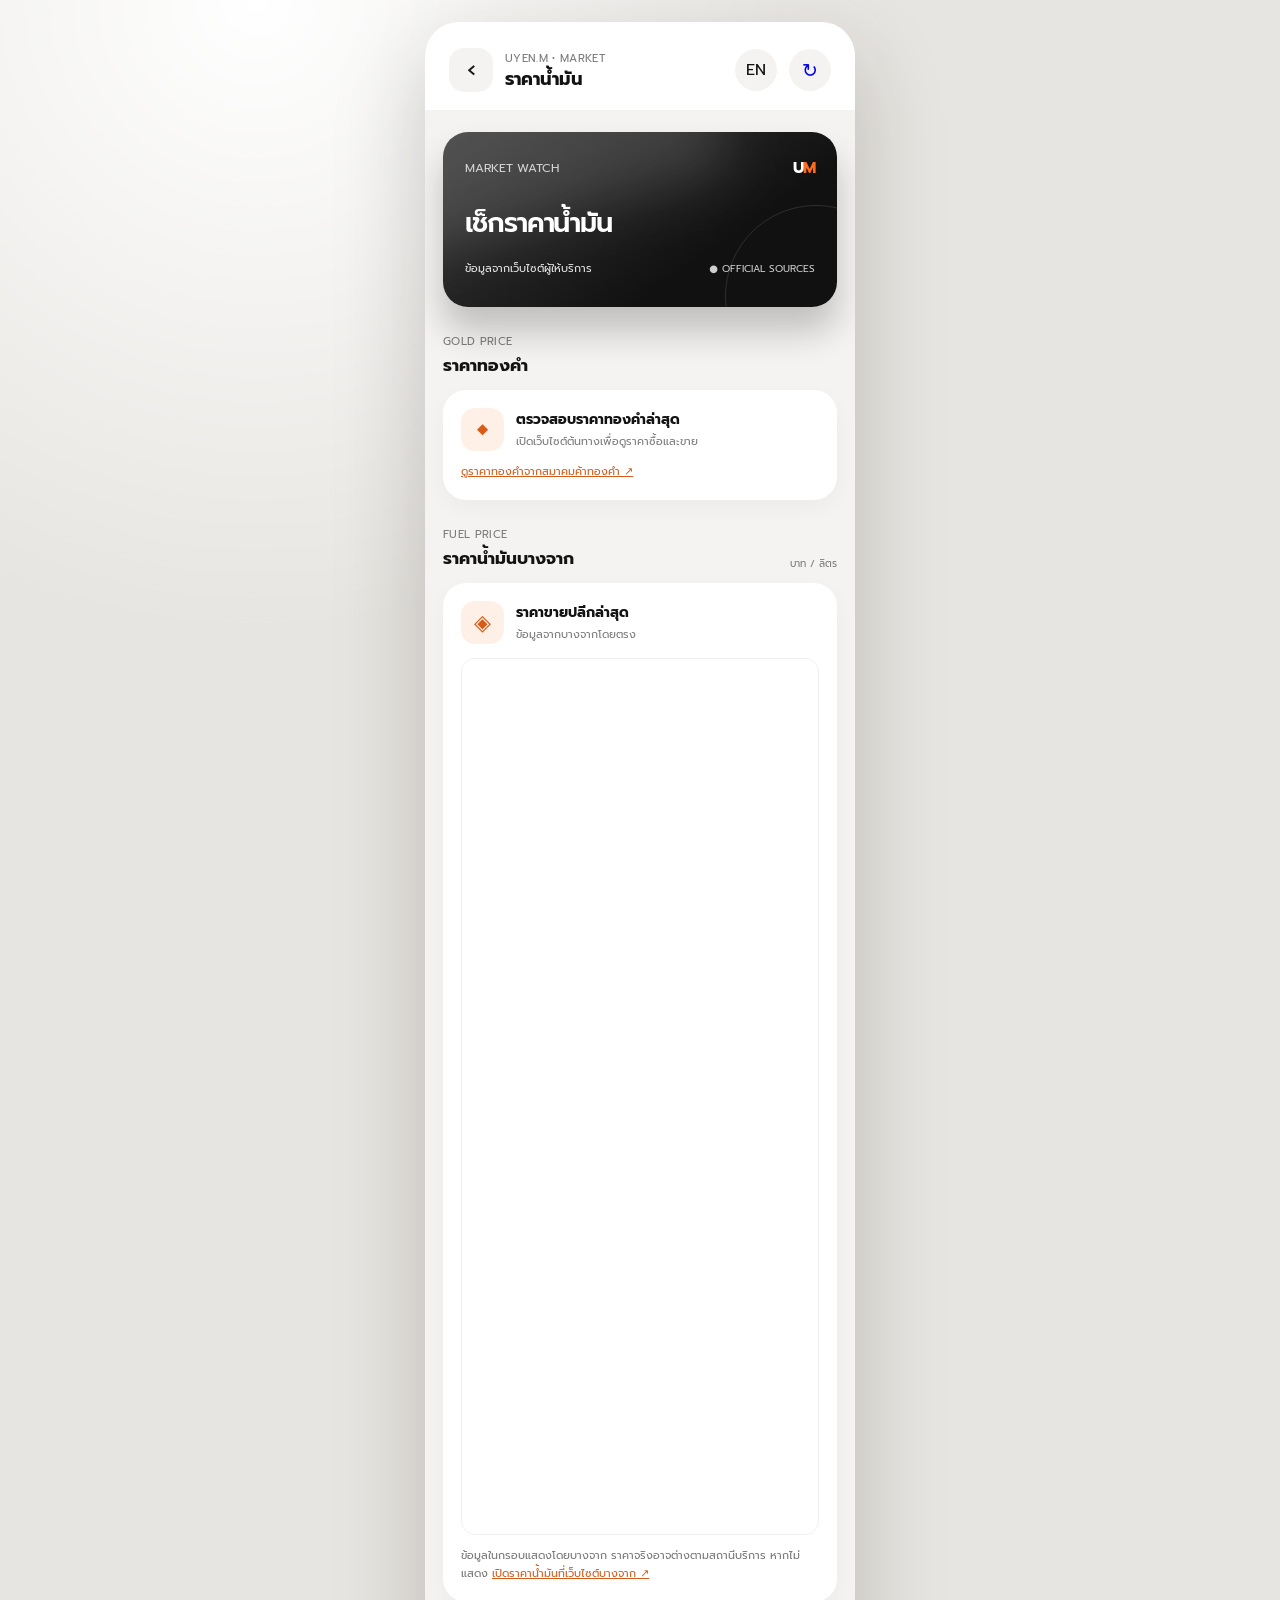
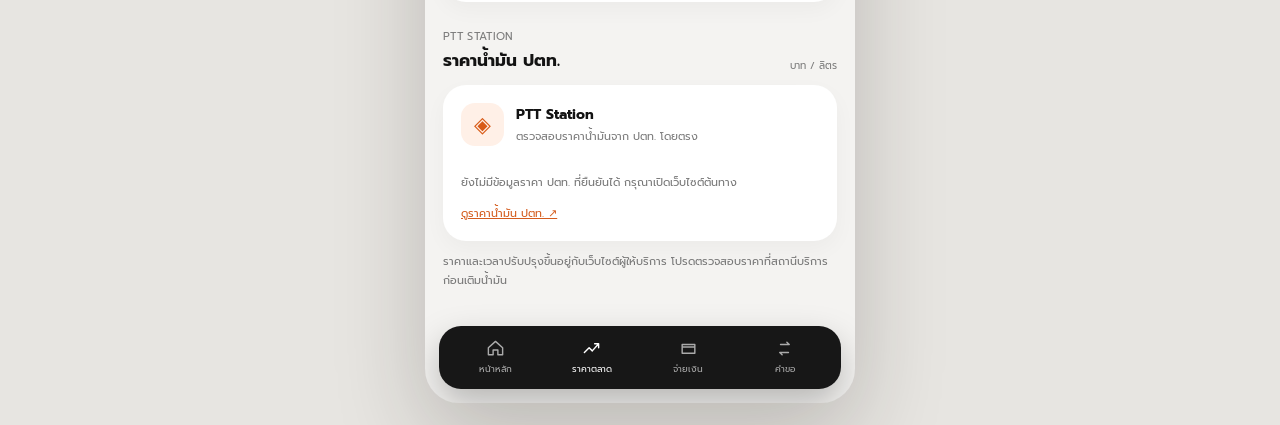
==== market.html @ e110bd07 "Add bilingual market page and verified PTT static price rendering" ====
<!doctype html>
<html lang="th">
<head>
<meta charset="utf-8"><meta name="viewport" content="width=device-width,initial-scale=1,viewport-fit=cover">
<meta name="theme-color" content="#111111"><title>ราคาน้ำมัน | Uyen.M</title>
<link rel="preconnect" href="https://fonts.googleapis.com"><link rel="preconnect" href="https://fonts.gstatic.com" crossorigin>
<link href="https://fonts.googleapis.com/css2?family=Prompt:wght@400;500;600;700&display=swap" rel="stylesheet">
<link rel="stylesheet" href="assets/styles.css?v=11">
<style>
.market-top{display:flex;align-items:center;gap:12px}.market-top .back-link{width:44px;height:44px;display:grid;place-items:center;border-radius:15px;background:#f4f3f1;text-decoration:none;color:#171717;font-size:24px}.market-top .heading{flex:1}
.market-hero{min-height:175px}.market-hero .balance{margin:23px 0 17px;font-size:27px}.market-hero .card-foot{align-items:center}
.market-section{margin-top:26px}.market-section .section-heading{margin-bottom:12px}.market-section .section-heading h2{font-size:17px}
.market-card{background:#fff;border-radius:23px;padding:18px;margin-bottom:12px;box-shadow:0 8px 22px rgba(30,27,24,.035)}
.market-card-head{display:flex;gap:12px;align-items:center}.market-icon{display:grid;place-items:center;width:43px;height:43px;border-radius:14px;background:#fff0e7;color:#d85b18;font-size:22px}.market-card h3{font-size:14px;margin:0 0 3px}.market-muted{font-size:11px;color:#7b7b7b;margin:0}
.market-values{display:grid;grid-template-columns:repeat(2,minmax(0,1fr));gap:10px;margin-top:16px}.market-value{background:#f4f3f1;border-radius:14px;padding:12px}.market-value span{display:block;color:#777;font-size:11px}.market-value strong{display:block;font-size:clamp(17px,5vw,23px);margin-top:5px;white-space:nowrap}
.market-note{font-size:11px;line-height:1.7;color:#777;margin:12px 0 0}.market-note a{color:#d45c1d}.market-alert{border-radius:12px;background:#fff2d6;color:#7a4a00;padding:10px 12px;font-size:11px;margin-top:12px}.market-status{color:#e6e6e6;font-size:11px}
.oil-frame{display:block;width:100%;height:875px;border:0;background:#fff}.oil-embed{overflow:hidden;border:1px solid #eee;border-radius:14px;margin-top:14px}.market-refresh{font-size:19px}
.market-app .bottom-nav{grid-template-columns:repeat(4,minmax(0,1fr))}.market-app .nav-item{text-decoration:none}.market-app .nav-item.active{color:#fff}
@media(max-width:370px){.market-app .nav-item{font-size:8px}.market-card{padding:14px}.market-value{padding:9px}}
</style>
</head>
<body><main class="app-shell"><section class="wallet-app market-app" aria-label="Uyen.M Market">
<header class="topbar market-top">
<a class="back-link" href="./" aria-label="กลับหน้าหลัก">‹</a>
<div class="heading"><p class="eyebrow">UYEN.M • MARKET</p><h1 data-t="title">ราคาน้ำมัน</h1></div><button class="icon-button" type="button" id="langToggle" aria-label="Switch language">EN</button>
<a class="icon-button market-refresh" href="market.html" aria-label="โหลดหน้าใหม่" style="text-decoration:none">↻</a>
</header>
<div class="content">
<article class="balance-card market-hero"><div class="card-glow" aria-hidden="true"></div>
<div class="card-head"><span class="card-label">MARKET WATCH</span><span class="brand-mark">U<span>M</span></span></div>
<p class="balance" data-t="hero">เช็กราคาน้ำมัน</p><div class="card-foot"><span class="market-status" id="marketStatus" role="status">ข้อมูลจากเว็บไซต์ผู้ให้บริการ</span><span class="secure-badge">● OFFICIAL SOURCES</span></div></article>
<section class="market-section"><div class="section-heading"><div><p class="eyebrow">GOLD PRICE</p><h2 data-t="gold">ราคาทองคำ</h2></div></div><article class="market-card"><div class="market-card-head"><span class="market-icon">◆</span><div><h3 data-t="goldTitle">ตรวจสอบราคาทองคำล่าสุด</h3><p class="market-muted">เปิดเว็บไซต์ต้นทางเพื่อดูราคาซื้อและขาย</p></div></div><p class="market-note"><a href="https://www.goldtraders.or.th/" target="_blank" rel="noopener noreferrer" data-t="goldLink">ดูราคาทองคำจากสมาคมค้าทองคำ ↗</a></p></article></section>
<section class="market-section"><div class="section-heading"><div><p class="eyebrow">FUEL PRICE</p><h2 data-t="bangchak">ราคาน้ำมันบางจาก</h2></div><span class="last-sync">บาท / ลิตร</span></div>
<article class="market-card"><div class="market-card-head"><span class="market-icon">◈</span><div><h3>ราคาขายปลีกล่าสุด</h3><p class="market-muted">ข้อมูลจากบางจากโดยตรง</p></div></div>
<div class="oil-embed"><iframe class="oil-frame" title="ราคาน้ำมันล่าสุดจากบางจาก" src="https://oil-price.bangchak.co.th/BcpOilPrice1/th" loading="eager" referrerpolicy="strict-origin-when-cross-origin"></iframe></div>
<p class="market-note">ข้อมูลในกรอบแสดงโดยบางจาก ราคาจริงอาจต่างตามสถานีบริการ หากไม่แสดง <a href="https://www.bangchak.co.th/th/OilPrice/" target="_blank" rel="noopener">เปิดราคาน้ำมันที่เว็บไซต์บางจาก ↗</a></p></article></section><section class="market-section"><div class="section-heading"><div><p class="eyebrow">PTT STATION</p><h2 data-t="ptt">ราคาน้ำมัน ปตท.</h2></div><span class="last-sync">บาท / ลิตร</span></div><article class="market-card"><div class="market-card-head"><span class="market-icon">◈</span><div><h3>PTT Station</h3><p class="market-muted">ตรวจสอบราคาน้ำมันจาก ปตท. โดยตรง</p></div></div><div id="pttPrices" class="market-values" aria-live="polite"></div><p class="market-note" id="pttStatus" data-t="pttWaiting">กำลังตรวจสอบข้อมูลจาก ปตท. (อัปเดตโดยระบบทุกชั่วโมง)</p><p class="market-note"><a href="https://www.pttstation.com/" target="_blank" rel="noopener noreferrer">ดูราคาน้ำมัน ปตท. ↗</a></p></article></section>
<p class="market-note">ราคาและเวลาปรับปรุงขึ้นอยู่กับเว็บไซต์ผู้ให้บริการ โปรดตรวจสอบราคาที่สถานีบริการก่อนเติมน้ำมัน</p>
</div>
<nav class="bottom-nav" aria-label="เมนูหลัก">
  <a class="nav-item " href="./"><svg viewBox="0 0 24 24" aria-hidden="true"><path d="m3 11 9-8 9 8v9h-6v-6H9v6H3z"/></svg><span data-t="home">หน้าหลัก</span></a>
  <a class="nav-item active" href="market.html"><svg viewBox="0 0 24 24" aria-hidden="true"><path d="M3 17l6-6 4 4 8-9M16 6h5v5"/></svg><span data-t="market">ราคาตลาด</span></a>
  <a class="nav-item" href="./?action=pay" data-action="pay"><svg viewBox="0 0 24 24" aria-hidden="true"><path d="M4 7h16v11H4zM4 10h16"/></svg><span data-t="pay">จ่ายเงิน</span></a>
  <a class="nav-item" href="./?action=request" data-action="request"><svg viewBox="0 0 24 24" aria-hidden="true"><path d="M7 7h11l-3-3m2 13H6l3 3"/></svg><span data-t="requests">คำขอ</span></a>
</nav></section></main>
<script>
(function(){
const dict={
th:{title:"ราคาน้ำมัน",hero:"เช็กราคาน้ำมัน",gold:"ราคาทองคำ",goldTitle:"ตรวจสอบราคาทองคำล่าสุด",goldLink:"ดูราคาทองคำจากสมาคมค้าทองคำ ↗",bangchak:"ราคาน้ำมันบางจาก",ptt:"ราคาน้ำมัน ปตท.",home:"หน้าหลัก",market:"ราคาตลาด",pay:"จ่ายเงิน",requests:"คำขอ",pttWaiting:"กำลังตรวจสอบข้อมูลจาก ปตท. (อัปเดตโดยระบบทุกชั่วโมง)",unavailable:"ยังไม่มีข้อมูลราคา ปตท. ที่ยืนยันได้ กรุณาเปิดเว็บไซต์ต้นทาง",updated:"ข้อมูลอัปเดต: "},
en:{title:"Fuel Prices",hero:"Check fuel prices",gold:"Gold Prices",goldTitle:"Latest Thai gold prices",goldLink:"View Gold Traders Association prices ↗",bangchak:"Bangchak Fuel Prices",ptt:"PTT Fuel Prices",home:"Home",market:"Market",pay:"Pay for food",requests:"Requests",pttWaiting:"Checking PTT data (updated hourly)",unavailable:"Verified PTT prices are not available yet. Please use the official website.",updated:"Data updated: "}
};
let lang=localStorage.getItem("uyen-language")==="en"?"en":"th";
function translate(){document.documentElement.lang=lang;document.querySelectorAll("[data-t]").forEach(el=>{el.textContent=dict[lang][el.dataset.t]||el.textContent});document.getElementById("langToggle").textContent=lang==="th"?"EN":"TH";if(window.pttLast)render(window.pttLast);else document.getElementById("pttStatus").textContent=dict[lang].pttWaiting}
function render(d){const wrap=document.getElementById("pttPrices");wrap.replaceChildren();for(const p of d.prices){if(!p||typeof p.name!=="string"||!Number.isFinite(Number(p.price)))continue;const box=document.createElement("div");box.className="market-value";const name=document.createElement("span");name.textContent=p.name;const price=document.createElement("strong");price.textContent=Number(p.price).toLocaleString(lang==="th"?"th-TH":"en-US",{minimumFractionDigits:2,maximumFractionDigits:2});box.append(name,price);wrap.append(box)}const t=new Date(d.updatedAt);document.getElementById("pttStatus").textContent=wrap.children.length?dict[lang].updated+(isNaN(t.getTime())?"—":t.toLocaleString(lang==="th"?"th-TH":"en-US",{timeZone:"Asia/Bangkok",dateStyle:"medium",timeStyle:"short"})):dict[lang].unavailable}
document.getElementById("langToggle").addEventListener("click",()=>{lang=lang==="th"?"en":"th";localStorage.setItem("uyen-language",lang);translate()});translate();
fetch("./data/ptt-prices.json",{cache:"no-store"}).then(r=>{if(!r.ok)throw Error("not published");return r.json()}).then(d=>{if(!Array.isArray(d.prices)||!d.prices.length)throw Error("empty");window.pttLast=d;render(d)}).catch(()=>{document.getElementById("pttStatus").textContent=dict[lang].unavailable});
})();
</script></body></html>
---- assets/styles.css ----
:root { --ink:#131313; --paper:#f4f3f1; --card:#fff; --muted:#7b7b7b; --line:#e9e7e3; --accent:#ff6b1a; --success:#1f9d68; --danger:#d54848; font-family:"Prompt",system-ui,sans-serif; color:var(--ink); background:#e7e5e1; font-synthesis:none; }
* { box-sizing:border-box; }
body { margin:0; min-width:320px; min-height:100vh; background:radial-gradient(circle at 20% 0%,#fff 0,transparent 28%),#e7e5e1; }
button,input,textarea { font:inherit; } button { color:inherit; }
.app-shell { min-height:100vh; display:grid; place-items:center; padding:22px; }
.wallet-app { position:relative; width:min(100%,430px); min-height:min(860px,calc(100vh - 44px)); overflow:hidden; border-radius:34px; background:var(--paper); box-shadow:0 32px 90px rgba(31,27,23,.22); }
.topbar { display:flex; align-items:center; justify-content:space-between; padding:26px 24px 18px; background:var(--card); }
.profile { display:flex; gap:12px; align-items:center; }
.avatar { position:relative; display:grid; place-items:center; width:44px; height:44px; overflow:hidden; border-radius:15px; color:#fff; font-weight:700; background:linear-gradient(145deg,#f8a970,#bb5c28); box-shadow:inset 0 0 0 1px rgba(255,255,255,.45); }
.avatar img { position:absolute; inset:0; width:100%; height:100%; object-fit:cover; }
.topbar-actions { display:flex; gap:8px; }
.eyebrow { margin:0 0 2px; color:var(--muted); font-size:11px; letter-spacing:.03em; }
h1,h2,p { margin-top:0; } h1 { margin-bottom:0; font-size:18px; line-height:1.2; } h2 { margin-bottom:0; font-size:18px; }
.icon-button,.dialog-close { width:42px; height:42px; display:grid; place-items:center; border:0; border-radius:50%; background:#f4f3f1; cursor:pointer; }
.icon-button svg { width:21px; fill:none; stroke:currentColor; stroke-width:1.8; stroke-linecap:round; stroke-linejoin:round; }
.content { padding:22px 18px 112px; }
.status-chip { margin:0 0 12px; padding:9px 12px; border-radius:12px; color:#7a4a00; background:#fff2d6; font-size:12px; }
.install-button { width:100%; margin:0 0 12px; padding:11px 14px; border:0; border-radius:12px; color:#fff; background:var(--ink); cursor:pointer; font-size:12px; font-weight:600; }
.hero-grid { display:block; }
.activity-grid { display:grid; grid-template-columns:72px 1fr; gap:16px; align-items:start; }
.hero-grid .balance-card { width:100%; }
.activity-grid { margin-top:30px; }
.quick-actions { display:flex; flex-direction:column; justify-content:flex-start; gap:12px; }
.quick-action { border:0; background:transparent; padding:0; cursor:pointer; font-size:10px; font-weight:500; }
.quick-icon { width:48px; height:48px; display:grid; place-items:center; margin:0 auto 6px; border-radius:50%; background:var(--card); box-shadow:0 8px 18px rgba(30,27,24,.08); transition:transform .2s,background .2s; }
.quick-action:hover .quick-icon { transform:translateY(-2px); background:#fff7f1; }
.quick-icon svg { width:21px; fill:none; stroke:currentColor; stroke-width:1.7; stroke-linecap:round; stroke-linejoin:round; }
.balance-card { position:relative; isolation:isolate; overflow:hidden; min-height:230px; padding:24px 22px; color:#fff; border-radius:25px; background:linear-gradient(145deg,#3a3a3a,#111 68%); box-shadow:0 24px 34px rgba(20,20,20,.23); }
.balance-card::after { content:""; position:absolute; z-index:-1; width:180px; height:180px; right:-70px; bottom:-80px; border:1px solid rgba(255,255,255,.12); border-radius:50%; }
.card-glow { position:absolute; z-index:-1; inset:-40% 30% 50% -25%; filter:blur(26px); background:rgba(255,255,255,.12); transform:rotate(-15deg); }
.card-head,.card-foot { display:flex; align-items:center; justify-content:space-between; gap:12px; }
.card-label { color:#d4d4d4; font-size:12px; } .brand-mark { font-weight:700; letter-spacing:-.05em; } .brand-mark span { color:var(--accent); }
.balance { margin:34px 0 42px; font-size:clamp(31px,9vw,40px); font-weight:600; letter-spacing:-.04em; }
.card-foot { align-items:flex-end; font-size:10px; } .card-foot strong,.card-foot .muted { display:block; } .card-foot strong { margin-top:3px; font-size:12px; } .muted { color:#9b9b9b; }
.secure-badge { display:flex; gap:5px; align-items:center; color:#cfcfcf; } .secure-badge svg { width:15px; fill:none; stroke:var(--accent); stroke-width:1.8; }
.activity { margin-top:0; padding:22px 18px; border-radius:25px; background:var(--card); }
.section-heading { display:flex; align-items:end; justify-content:space-between; margin-bottom:18px; } .last-sync { color:var(--muted); font-size:10px; }
.transaction-list { display:grid; gap:4px; }
.transaction { display:grid; grid-template-columns:42px 1fr auto; gap:11px; align-items:center; padding:12px 0; border-bottom:1px solid var(--line); } .transaction:last-child { border-bottom:0; }
.transaction-icon { width:39px; height:39px; display:grid; place-items:center; border-radius:13px; background:#f1f0ee; font-size:17px; }
.transaction-title { margin:0 0 2px; font-size:13px; font-weight:600; } .transaction-meta { margin:0; color:var(--muted); font-size:10px; }
.transaction-amount { text-align:right; font-size:13px; font-weight:600; } .transaction-amount.credit { color:var(--success); } .transaction-amount.debit { color:var(--ink); }
.transaction-date { display:block; margin-top:2px; color:var(--muted); font-size:9px; font-weight:400; }
.empty-state { padding:30px 10px 22px; text-align:center; color:var(--muted); } .empty-icon { width:48px; height:48px; display:grid; place-items:center; margin:0 auto 10px; border-radius:16px; color:var(--accent); background:#fff2e9; font-size:22px; }
.empty-state p { margin-bottom:4px; color:var(--ink); font-size:13px; font-weight:600; } .empty-state span { font-size:10px; }
.bottom-nav { position:absolute; left:14px; right:14px; bottom:14px; display:grid; grid-template-columns:repeat(4,minmax(0,1fr)); padding:13px 8px max(13px,env(safe-area-inset-bottom)); border-radius:22px; color:#aaa; background:#171717; box-shadow:0 15px 35px rgba(0,0,0,.25); }
.nav-item { display:flex; flex-direction:column; align-items:center; gap:4px; border:0; color:inherit; background:transparent; cursor:pointer; font-size:9px; } .nav-item svg { width:19px; fill:none; stroke:currentColor; stroke-width:1.8; stroke-linecap:round; stroke-linejoin:round; } .nav-item.active { color:#fff; }
dialog { width:min(calc(100% - 34px),396px); padding:24px; border:0; border-radius:24px; box-shadow:0 30px 80px rgba(0,0,0,.3); } dialog::backdrop { background:rgba(12,12,12,.55); backdrop-filter:blur(4px); }
.dialog-header { display:flex; align-items:start; justify-content:space-between; gap:18px; margin-bottom:22px; } .dialog-close { width:34px; height:34px; font-size:22px; }
label { display:grid; gap:7px; margin:14px 0; font-size:12px; font-weight:600; } input,textarea,select { width:100%; border:1px solid #dedbd7; border-radius:13px; padding:12px 14px; outline:0; resize:vertical; background:#faf9f7; }
input:focus,textarea:focus { border-color:var(--accent); box-shadow:0 0 0 3px rgba(255,107,26,.12); }
.form-note { color:var(--muted); font-size:10px; line-height:1.6; } .primary-button { width:100%; padding:13px 16px; border:0; border-radius:13px; color:#fff; background:var(--ink); cursor:pointer; font-weight:600; } .primary-button:disabled { opacity:.55; cursor:wait; }
.form-message { min-height:18px; margin:10px 0 0; text-align:center; font-size:11px; } .form-message.success { color:var(--success); } .form-message.error { color:var(--danger); }
.secondary-button { width:100%; padding:11px 14px; border:1px solid var(--line); border-radius:13px; background:#fff; cursor:pointer; font-size:12px; font-weight:600; }
.settings-name { margin-bottom:16px; padding:14px; border-radius:18px; background:#f7f5f2; }
.settings-name label { margin:0 0 10px; }
.settings-name input { background:#fff; }
.settings-name .secondary-button { border-color:var(--ink); color:#fff; background:var(--ink); }
.settings-profile { display:flex; gap:14px; align-items:center; padding:14px; border-radius:18px; background:#f7f5f2; }
.settings-profile strong { font-size:13px; } .settings-profile p { margin:3px 0 0; color:var(--muted); font-size:10px; }
.avatar-preview { width:58px; height:58px; border-radius:18px; flex:0 0 auto; }
.history-dialog { max-height:min(720px,calc(100vh - 34px)); }
.history-list { max-height:58vh; overflow-y:auto; overscroll-behavior:contain; padding-right:3px; }
.info-steps { display:grid; gap:16px; padding:0; margin:0; list-style:none; } .info-steps li { display:grid; grid-template-columns:32px 1fr; gap:11px; align-items:center; color:#4c4c4c; font-size:12px; line-height:1.5; } .info-steps span { width:32px; height:32px; display:grid; place-items:center; border-radius:10px; color:#fff; background:var(--ink); }
@media (max-width:520px) { body { background:var(--paper); } .app-shell { display:block; padding:0; } .wallet-app { width:100%; min-height:100vh; border-radius:0; box-shadow:none; } .bottom-nav { position:fixed; max-width:402px; margin-inline:auto; } }
@media (prefers-reduced-motion:reduce) { * { scroll-behavior:auto!important; transition:none!important; } }
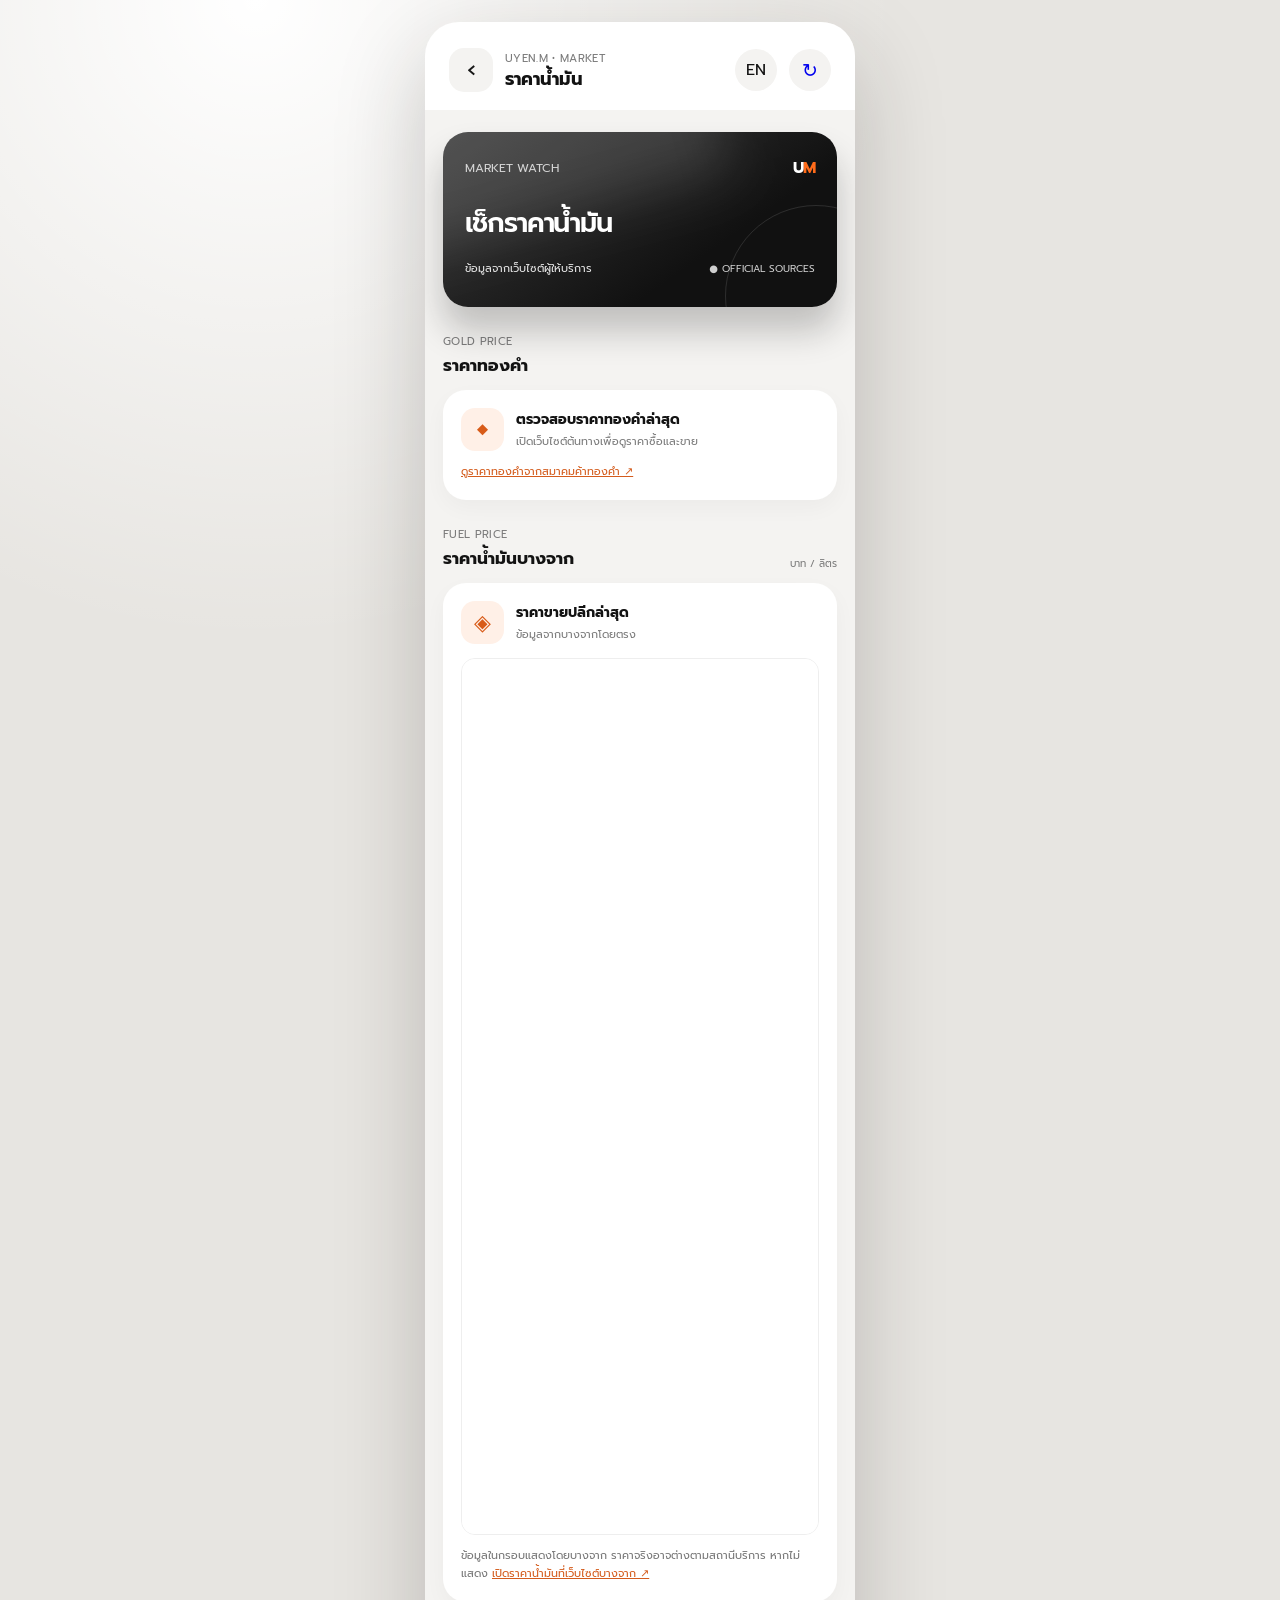
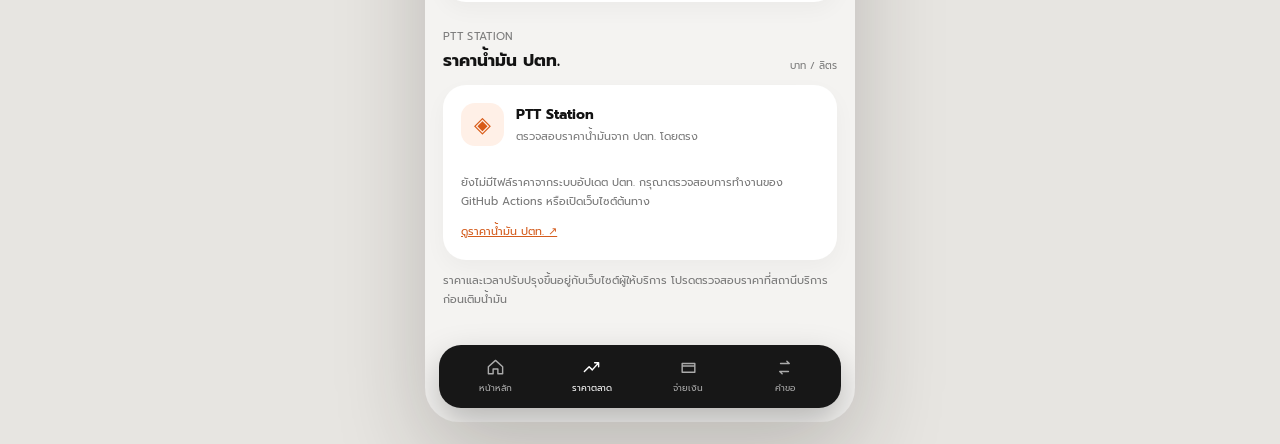
==== commit 6af7644a: "Remove footer link underlines and clarify missing PTT data status" ====
--- a/market.html
+++ b/market.html
@@ -5,7 +5,7 @@
 <meta name="theme-color" content="#111111"><title>ราคาน้ำมัน | Uyen.M</title>
 <link rel="preconnect" href="https://fonts.googleapis.com"><link rel="preconnect" href="https://fonts.gstatic.com" crossorigin>
 <link href="https://fonts.googleapis.com/css2?family=Prompt:wght@400;500;600;700&display=swap" rel="stylesheet">
-<link rel="stylesheet" href="assets/styles.css?v=11">
+<link rel="stylesheet" href="assets/styles.css?v=12">
 <style>
 .market-top{display:flex;align-items:center;gap:12px}.market-top .back-link{width:44px;height:44px;display:grid;place-items:center;border-radius:15px;background:#f4f3f1;text-decoration:none;color:#171717;font-size:24px}.market-top .heading{flex:1}
 .market-hero{min-height:175px}.market-hero .balance{margin:23px 0 17px;font-size:27px}.market-hero .card-foot{align-items:center}
@@ -15,7 +15,7 @@
 .market-values{display:grid;grid-template-columns:repeat(2,minmax(0,1fr));gap:10px;margin-top:16px}.market-value{background:#f4f3f1;border-radius:14px;padding:12px}.market-value span{display:block;color:#777;font-size:11px}.market-value strong{display:block;font-size:clamp(17px,5vw,23px);margin-top:5px;white-space:nowrap}
 .market-note{font-size:11px;line-height:1.7;color:#777;margin:12px 0 0}.market-note a{color:#d45c1d}.market-alert{border-radius:12px;background:#fff2d6;color:#7a4a00;padding:10px 12px;font-size:11px;margin-top:12px}.market-status{color:#e6e6e6;font-size:11px}
 .oil-frame{display:block;width:100%;height:875px;border:0;background:#fff}.oil-embed{overflow:hidden;border:1px solid #eee;border-radius:14px;margin-top:14px}.market-refresh{font-size:19px}
-.market-app .bottom-nav{grid-template-columns:repeat(4,minmax(0,1fr))}.market-app .nav-item{text-decoration:none}.market-app .nav-item.active{color:#fff}
+.market-app .bottom-nav{grid-template-columns:repeat(4,minmax(0,1fr))}.market-app .nav-item,.market-app .nav-item span{text-decoration:none!important}.market-app .nav-item.active{color:#fff}
 @media(max-width:370px){.market-app .nav-item{font-size:8px}.market-card{padding:14px}.market-value{padding:9px}}
 </style>
 </head>
@@ -33,7 +33,7 @@
 <section class="market-section"><div class="section-heading"><div><p class="eyebrow">FUEL PRICE</p><h2 data-t="bangchak">ราคาน้ำมันบางจาก</h2></div><span class="last-sync">บาท / ลิตร</span></div>
 <article class="market-card"><div class="market-card-head"><span class="market-icon">◈</span><div><h3>ราคาขายปลีกล่าสุด</h3><p class="market-muted">ข้อมูลจากบางจากโดยตรง</p></div></div>
 <div class="oil-embed"><iframe class="oil-frame" title="ราคาน้ำมันล่าสุดจากบางจาก" src="https://oil-price.bangchak.co.th/BcpOilPrice1/th" loading="eager" referrerpolicy="strict-origin-when-cross-origin"></iframe></div>
-<p class="market-note">ข้อมูลในกรอบแสดงโดยบางจาก ราคาจริงอาจต่างตามสถานีบริการ หากไม่แสดง <a href="https://www.bangchak.co.th/th/OilPrice/" target="_blank" rel="noopener">เปิดราคาน้ำมันที่เว็บไซต์บางจาก ↗</a></p></article></section><section class="market-section"><div class="section-heading"><div><p class="eyebrow">PTT STATION</p><h2 data-t="ptt">ราคาน้ำมัน ปตท.</h2></div><span class="last-sync">บาท / ลิตร</span></div><article class="market-card"><div class="market-card-head"><span class="market-icon">◈</span><div><h3>PTT Station</h3><p class="market-muted">ตรวจสอบราคาน้ำมันจาก ปตท. โดยตรง</p></div></div><div id="pttPrices" class="market-values" aria-live="polite"></div><p class="market-note" id="pttStatus" data-t="pttWaiting">กำลังตรวจสอบข้อมูลจาก ปตท. (อัปเดตโดยระบบทุกชั่วโมง)</p><p class="market-note"><a href="https://www.pttstation.com/" target="_blank" rel="noopener noreferrer">ดูราคาน้ำมัน ปตท. ↗</a></p></article></section>
+<p class="market-note">ข้อมูลในกรอบแสดงโดยบางจาก ราคาจริงอาจต่างตามสถานีบริการ หากไม่แสดง <a href="https://www.bangchak.co.th/th/OilPrice/" target="_blank" rel="noopener">เปิดราคาน้ำมันที่เว็บไซต์บางจาก ↗</a></p></article></section><section class="market-section"><div class="section-heading"><div><p class="eyebrow">PTT STATION</p><h2 data-t="ptt">ราคาน้ำมัน ปตท.</h2></div><span class="last-sync">บาท / ลิตร</span></div><article class="market-card"><div class="market-card-head"><span class="market-icon">◈</span><div><h3>PTT Station</h3><p class="market-muted">ตรวจสอบราคาน้ำมันจาก ปตท. โดยตรง</p></div></div><div id="pttPrices" class="market-values" aria-live="polite"></div><p class="market-note" id="pttStatus" data-t="pttWaiting">กำลังตรวจสอบข้อมูลราคาน้ำมัน ปตท.</p><p class="market-note"><a href="https://www.pttstation.com/" target="_blank" rel="noopener noreferrer">ดูราคาน้ำมัน ปตท. ↗</a></p></article></section>
 <p class="market-note">ราคาและเวลาปรับปรุงขึ้นอยู่กับเว็บไซต์ผู้ให้บริการ โปรดตรวจสอบราคาที่สถานีบริการก่อนเติมน้ำมัน</p>
 </div>
 <nav class="bottom-nav" aria-label="เมนูหลัก">
@@ -45,8 +45,8 @@
 <script>
 (function(){
 const dict={
-th:{title:"ราคาน้ำมัน",hero:"เช็กราคาน้ำมัน",gold:"ราคาทองคำ",goldTitle:"ตรวจสอบราคาทองคำล่าสุด",goldLink:"ดูราคาทองคำจากสมาคมค้าทองคำ ↗",bangchak:"ราคาน้ำมันบางจาก",ptt:"ราคาน้ำมัน ปตท.",home:"หน้าหลัก",market:"ราคาตลาด",pay:"จ่ายเงิน",requests:"คำขอ",pttWaiting:"กำลังตรวจสอบข้อมูลจาก ปตท. (อัปเดตโดยระบบทุกชั่วโมง)",unavailable:"ยังไม่มีข้อมูลราคา ปตท. ที่ยืนยันได้ กรุณาเปิดเว็บไซต์ต้นทาง",updated:"ข้อมูลอัปเดต: "},
-en:{title:"Fuel Prices",hero:"Check fuel prices",gold:"Gold Prices",goldTitle:"Latest Thai gold prices",goldLink:"View Gold Traders Association prices ↗",bangchak:"Bangchak Fuel Prices",ptt:"PTT Fuel Prices",home:"Home",market:"Market",pay:"Pay for food",requests:"Requests",pttWaiting:"Checking PTT data (updated hourly)",unavailable:"Verified PTT prices are not available yet. Please use the official website.",updated:"Data updated: "}
+th:{title:"ราคาน้ำมัน",hero:"เช็กราคาน้ำมัน",gold:"ราคาทองคำ",goldTitle:"ตรวจสอบราคาทองคำล่าสุด",goldLink:"ดูราคาทองคำจากสมาคมค้าทองคำ ↗",bangchak:"ราคาน้ำมันบางจาก",ptt:"ราคาน้ำมัน ปตท.",home:"หน้าหลัก",market:"ราคาตลาด",pay:"จ่ายเงิน",requests:"คำขอ",pttWaiting:"กำลังตรวจสอบข้อมูลจาก ปตท. (อัปเดตโดยระบบทุกชั่วโมง)",unavailable:"ยังไม่มีไฟล์ราคาจากระบบอัปเดต ปตท. กรุณาตรวจสอบการทำงานของ GitHub Actions หรือเปิดเว็บไซต์ต้นทาง",updated:"ข้อมูลอัปเดต: "},
+en:{title:"Fuel Prices",hero:"Check fuel prices",gold:"Gold Prices",goldTitle:"Latest Thai gold prices",goldLink:"View Gold Traders Association prices ↗",bangchak:"Bangchak Fuel Prices",ptt:"PTT Fuel Prices",home:"Home",market:"Market",pay:"Pay for food",requests:"Requests",pttWaiting:"Checking available PTT price data",unavailable:"The PTT data update has not published prices yet. Check GitHub Actions or visit the official website.",updated:"Data updated: "}
 };
 let lang=localStorage.getItem("uyen-language")==="en"?"en":"th";
 function translate(){document.documentElement.lang=lang;document.querySelectorAll("[data-t]").forEach(el=>{el.textContent=dict[lang][el.dataset.t]||el.textContent});document.getElementById("langToggle").textContent=lang==="th"?"EN":"TH";if(window.pttLast)render(window.pttLast);else document.getElementById("pttStatus").textContent=dict[lang].pttWaiting}
--- a/assets/styles.css
+++ b/assets/styles.css
@@ -66,3 +66,6 @@
 @media (prefers-reduced-motion:reduce) { * { scroll-behavior:auto!important; transition:none!important; } }
 
 
+
+/* Shared footer: navigation links must never have browser-default underlines. */
+.bottom-nav .nav-item,.bottom-nav .nav-item:link,.bottom-nav .nav-item:visited,.bottom-nav .nav-item:hover,.bottom-nav .nav-item:active,.bottom-nav .nav-item span{ text-decoration:none !important; }
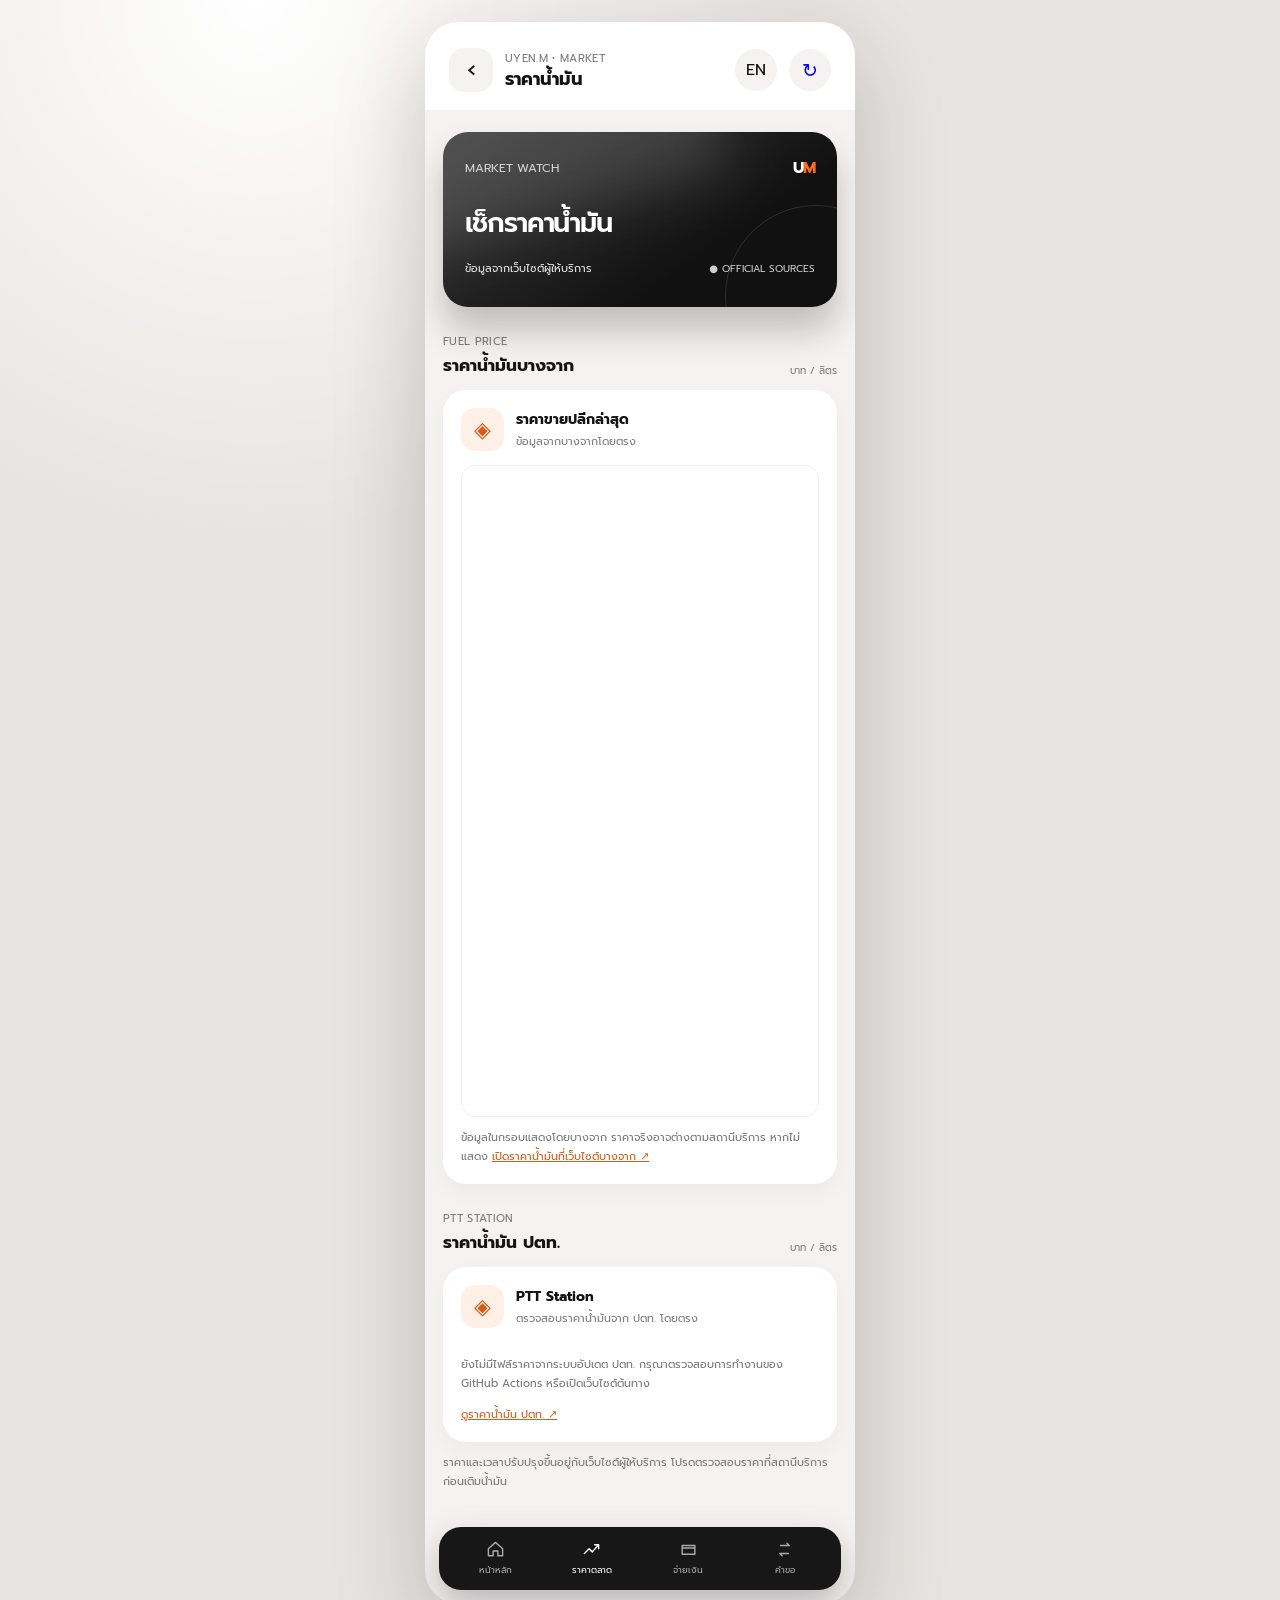
==== commit 288f5313: "Move gold prices link to home quick actions and reduce excess Bangchak iframe height" ====
--- a/market.html
+++ b/market.html
@@ -5,7 +5,7 @@
 <meta name="theme-color" content="#111111"><title>ราคาน้ำมัน | Uyen.M</title>
 <link rel="preconnect" href="https://fonts.googleapis.com"><link rel="preconnect" href="https://fonts.gstatic.com" crossorigin>
 <link href="https://fonts.googleapis.com/css2?family=Prompt:wght@400;500;600;700&display=swap" rel="stylesheet">
-<link rel="stylesheet" href="assets/styles.css?v=12">
+<link rel="stylesheet" href="assets/styles.css?v=16">
 <style>
 .market-top{display:flex;align-items:center;gap:12px}.market-top .back-link{width:44px;height:44px;display:grid;place-items:center;border-radius:15px;background:#f4f3f1;text-decoration:none;color:#171717;font-size:24px}.market-top .heading{flex:1}
 .market-hero{min-height:175px}.market-hero .balance{margin:23px 0 17px;font-size:27px}.market-hero .card-foot{align-items:center}
@@ -14,11 +14,11 @@
 .market-card-head{display:flex;gap:12px;align-items:center}.market-icon{display:grid;place-items:center;width:43px;height:43px;border-radius:14px;background:#fff0e7;color:#d85b18;font-size:22px}.market-card h3{font-size:14px;margin:0 0 3px}.market-muted{font-size:11px;color:#7b7b7b;margin:0}
 .market-values{display:grid;grid-template-columns:repeat(2,minmax(0,1fr));gap:10px;margin-top:16px}.market-value{background:#f4f3f1;border-radius:14px;padding:12px}.market-value span{display:block;color:#777;font-size:11px}.market-value strong{display:block;font-size:clamp(17px,5vw,23px);margin-top:5px;white-space:nowrap}
 .market-note{font-size:11px;line-height:1.7;color:#777;margin:12px 0 0}.market-note a{color:#d45c1d}.market-alert{border-radius:12px;background:#fff2d6;color:#7a4a00;padding:10px 12px;font-size:11px;margin-top:12px}.market-status{color:#e6e6e6;font-size:11px}
-.oil-frame{display:block;width:100%;height:875px;border:0;background:#fff}.oil-embed{overflow:hidden;border:1px solid #eee;border-radius:14px;margin-top:14px}.market-refresh{font-size:19px}
+.oil-frame{display:block;width:100%;height:650px;border:0;background:#fff}.oil-embed{overflow:hidden;border:1px solid #eee;border-radius:14px;margin-top:14px}.market-refresh{font-size:19px}
 .market-app .bottom-nav{grid-template-columns:repeat(4,minmax(0,1fr))}.market-app .nav-item,.market-app .nav-item span{text-decoration:none!important}.market-app .nav-item.active{color:#fff}
 @media(max-width:370px){.market-app .nav-item{font-size:8px}.market-card{padding:14px}.market-value{padding:9px}}
 </style>
-</head>
+<style>.bottom-nav a.nav-item,.bottom-nav a.nav-item:link,.bottom-nav a.nav-item:visited,.bottom-nav a.nav-item:hover,.bottom-nav a.nav-item:active,.bottom-nav a.nav-item span{text-decoration:none!important;text-decoration-line:none!important}</style></head>
 <body><main class="app-shell"><section class="wallet-app market-app" aria-label="Uyen.M Market">
 <header class="topbar market-top">
 <a class="back-link" href="./" aria-label="กลับหน้าหลัก">‹</a>
@@ -29,7 +29,6 @@
 <article class="balance-card market-hero"><div class="card-glow" aria-hidden="true"></div>
 <div class="card-head"><span class="card-label">MARKET WATCH</span><span class="brand-mark">U<span>M</span></span></div>
 <p class="balance" data-t="hero">เช็กราคาน้ำมัน</p><div class="card-foot"><span class="market-status" id="marketStatus" role="status">ข้อมูลจากเว็บไซต์ผู้ให้บริการ</span><span class="secure-badge">● OFFICIAL SOURCES</span></div></article>
-<section class="market-section"><div class="section-heading"><div><p class="eyebrow">GOLD PRICE</p><h2 data-t="gold">ราคาทองคำ</h2></div></div><article class="market-card"><div class="market-card-head"><span class="market-icon">◆</span><div><h3 data-t="goldTitle">ตรวจสอบราคาทองคำล่าสุด</h3><p class="market-muted">เปิดเว็บไซต์ต้นทางเพื่อดูราคาซื้อและขาย</p></div></div><p class="market-note"><a href="https://www.goldtraders.or.th/" target="_blank" rel="noopener noreferrer" data-t="goldLink">ดูราคาทองคำจากสมาคมค้าทองคำ ↗</a></p></article></section>
 <section class="market-section"><div class="section-heading"><div><p class="eyebrow">FUEL PRICE</p><h2 data-t="bangchak">ราคาน้ำมันบางจาก</h2></div><span class="last-sync">บาท / ลิตร</span></div>
 <article class="market-card"><div class="market-card-head"><span class="market-icon">◈</span><div><h3>ราคาขายปลีกล่าสุด</h3><p class="market-muted">ข้อมูลจากบางจากโดยตรง</p></div></div>
 <div class="oil-embed"><iframe class="oil-frame" title="ราคาน้ำมันล่าสุดจากบางจาก" src="https://oil-price.bangchak.co.th/BcpOilPrice1/th" loading="eager" referrerpolicy="strict-origin-when-cross-origin"></iframe></div>
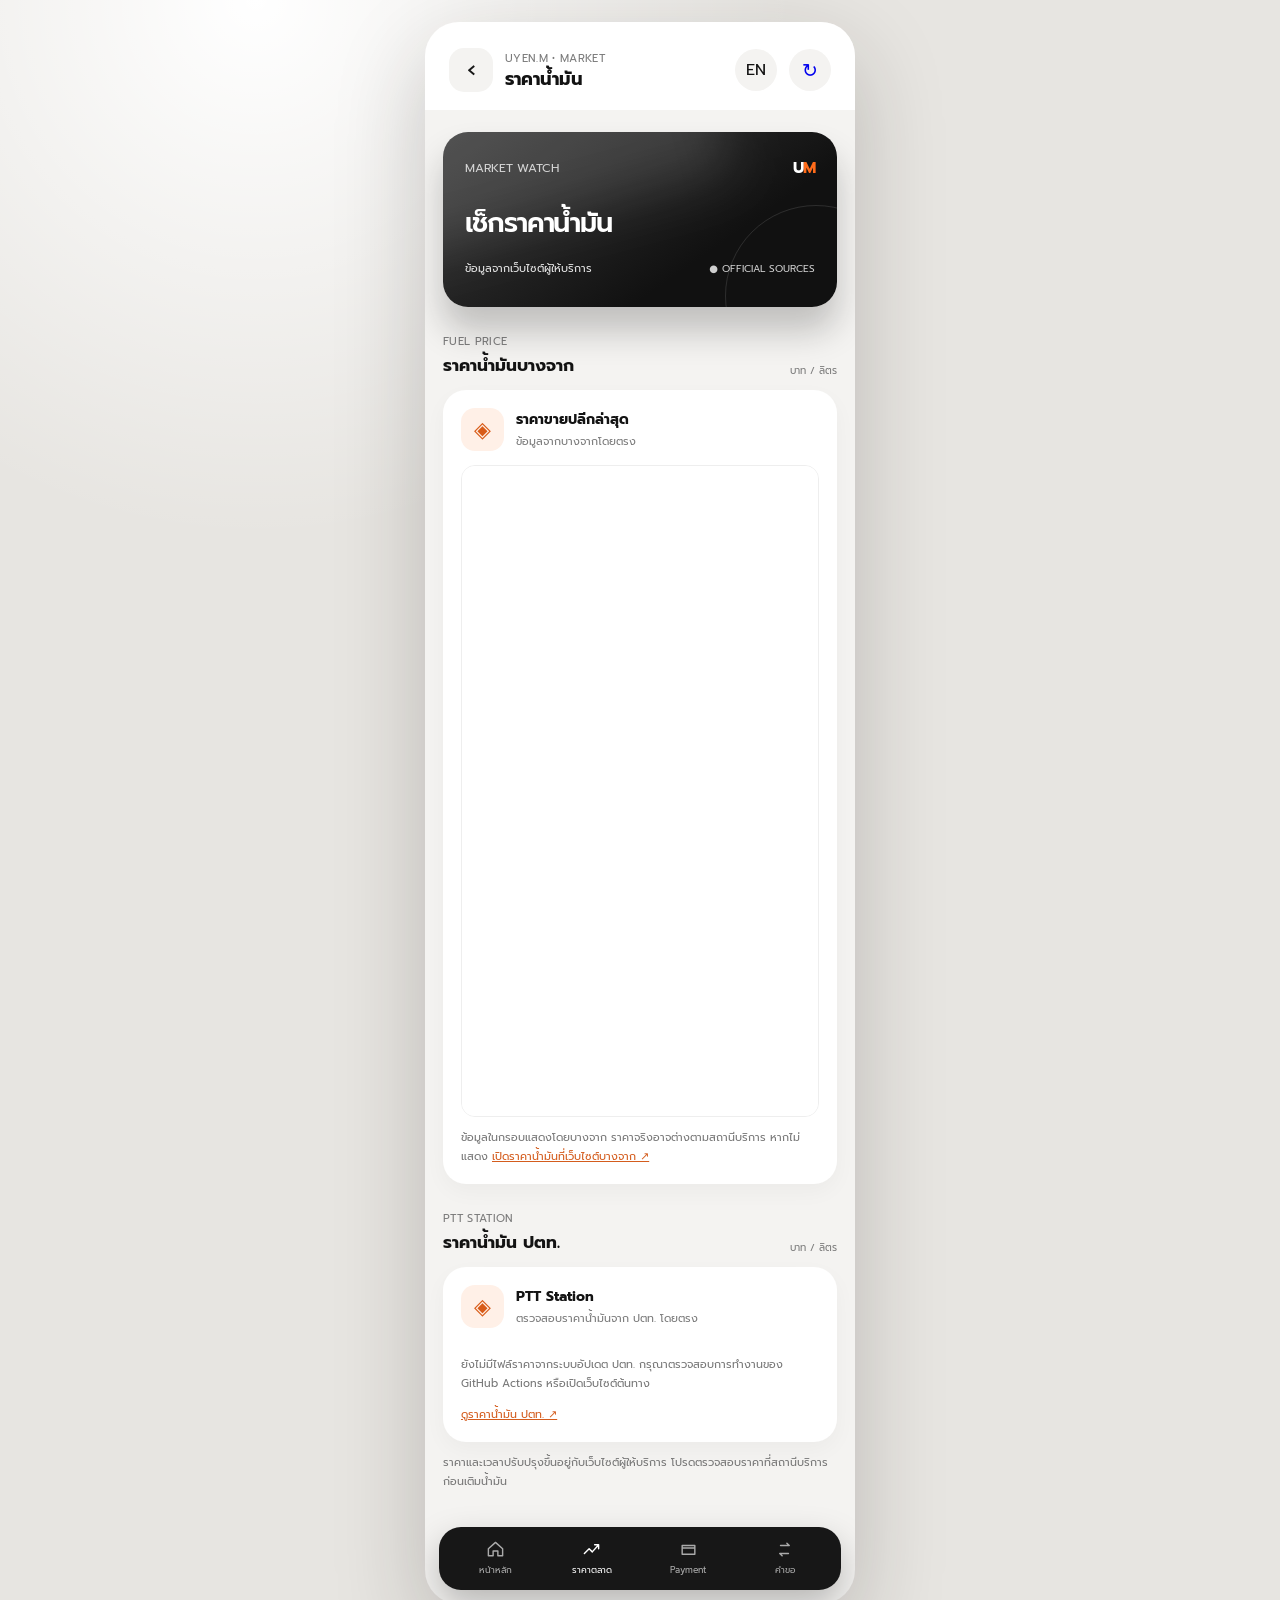
==== commit e1d5b9a9: "Translate Market footer label and rename payment navigation in both languages" ====
--- a/market.html
+++ b/market.html
@@ -14,7 +14,7 @@
 .market-card-head{display:flex;gap:12px;align-items:center}.market-icon{display:grid;place-items:center;width:43px;height:43px;border-radius:14px;background:#fff0e7;color:#d85b18;font-size:22px}.market-card h3{font-size:14px;margin:0 0 3px}.market-muted{font-size:11px;color:#7b7b7b;margin:0}
 .market-values{display:grid;grid-template-columns:repeat(2,minmax(0,1fr));gap:10px;margin-top:16px}.market-value{background:#f4f3f1;border-radius:14px;padding:12px}.market-value span{display:block;color:#777;font-size:11px}.market-value strong{display:block;font-size:clamp(17px,5vw,23px);margin-top:5px;white-space:nowrap}
 .market-note{font-size:11px;line-height:1.7;color:#777;margin:12px 0 0}.market-note a{color:#d45c1d}.market-alert{border-radius:12px;background:#fff2d6;color:#7a4a00;padding:10px 12px;font-size:11px;margin-top:12px}.market-status{color:#e6e6e6;font-size:11px}
-.oil-frame{display:block;width:100%;height:650px;border:0;background:#fff}.oil-embed{overflow:hidden;border:1px solid #eee;border-radius:14px;margin-top:14px}.market-refresh{font-size:19px}
+.oil-frame{display:block;width:100%;height:650px;border:0;background:#fff;overflow:hidden;pointer-events:none}.oil-embed{overflow:hidden;border:1px solid #eee;border-radius:14px;margin-top:14px}.market-refresh{font-size:19px}
 .market-app .bottom-nav{grid-template-columns:repeat(4,minmax(0,1fr))}.market-app .nav-item,.market-app .nav-item span{text-decoration:none!important}.market-app .nav-item.active{color:#fff}
 @media(max-width:370px){.market-app .nav-item{font-size:8px}.market-card{padding:14px}.market-value{padding:9px}}
 </style>
@@ -31,21 +31,21 @@
 <p class="balance" data-t="hero">เช็กราคาน้ำมัน</p><div class="card-foot"><span class="market-status" id="marketStatus" role="status">ข้อมูลจากเว็บไซต์ผู้ให้บริการ</span><span class="secure-badge">● OFFICIAL SOURCES</span></div></article>
 <section class="market-section"><div class="section-heading"><div><p class="eyebrow">FUEL PRICE</p><h2 data-t="bangchak">ราคาน้ำมันบางจาก</h2></div><span class="last-sync">บาท / ลิตร</span></div>
 <article class="market-card"><div class="market-card-head"><span class="market-icon">◈</span><div><h3>ราคาขายปลีกล่าสุด</h3><p class="market-muted">ข้อมูลจากบางจากโดยตรง</p></div></div>
-<div class="oil-embed"><iframe class="oil-frame" title="ราคาน้ำมันล่าสุดจากบางจาก" src="https://oil-price.bangchak.co.th/BcpOilPrice1/th" loading="eager" referrerpolicy="strict-origin-when-cross-origin"></iframe></div>
+<div class="oil-embed"><iframe class="oil-frame" scrolling="no" tabindex="-1" title="ราคาน้ำมันล่าสุดจากบางจาก" src="https://oil-price.bangchak.co.th/BcpOilPrice1/th" loading="eager" referrerpolicy="strict-origin-when-cross-origin"></iframe></div>
 <p class="market-note">ข้อมูลในกรอบแสดงโดยบางจาก ราคาจริงอาจต่างตามสถานีบริการ หากไม่แสดง <a href="https://www.bangchak.co.th/th/OilPrice/" target="_blank" rel="noopener">เปิดราคาน้ำมันที่เว็บไซต์บางจาก ↗</a></p></article></section><section class="market-section"><div class="section-heading"><div><p class="eyebrow">PTT STATION</p><h2 data-t="ptt">ราคาน้ำมัน ปตท.</h2></div><span class="last-sync">บาท / ลิตร</span></div><article class="market-card"><div class="market-card-head"><span class="market-icon">◈</span><div><h3>PTT Station</h3><p class="market-muted">ตรวจสอบราคาน้ำมันจาก ปตท. โดยตรง</p></div></div><div id="pttPrices" class="market-values" aria-live="polite"></div><p class="market-note" id="pttStatus" data-t="pttWaiting">กำลังตรวจสอบข้อมูลราคาน้ำมัน ปตท.</p><p class="market-note"><a href="https://www.pttstation.com/" target="_blank" rel="noopener noreferrer">ดูราคาน้ำมัน ปตท. ↗</a></p></article></section>
 <p class="market-note">ราคาและเวลาปรับปรุงขึ้นอยู่กับเว็บไซต์ผู้ให้บริการ โปรดตรวจสอบราคาที่สถานีบริการก่อนเติมน้ำมัน</p>
 </div>
 <nav class="bottom-nav" aria-label="เมนูหลัก">
   <a class="nav-item " href="./"><svg viewBox="0 0 24 24" aria-hidden="true"><path d="m3 11 9-8 9 8v9h-6v-6H9v6H3z"/></svg><span data-t="home">หน้าหลัก</span></a>
   <a class="nav-item active" href="market.html"><svg viewBox="0 0 24 24" aria-hidden="true"><path d="M3 17l6-6 4 4 8-9M16 6h5v5"/></svg><span data-t="market">ราคาตลาด</span></a>
-  <a class="nav-item" href="./?action=pay" data-action="pay"><svg viewBox="0 0 24 24" aria-hidden="true"><path d="M4 7h16v11H4zM4 10h16"/></svg><span data-t="pay">จ่ายเงิน</span></a>
+  <a class="nav-item" href="./?action=pay" data-action="pay"><svg viewBox="0 0 24 24" aria-hidden="true"><path d="M4 7h16v11H4zM4 10h16"/></svg><span data-t="pay">Payment</span></a>
   <a class="nav-item" href="./?action=request" data-action="request"><svg viewBox="0 0 24 24" aria-hidden="true"><path d="M7 7h11l-3-3m2 13H6l3 3"/></svg><span data-t="requests">คำขอ</span></a>
 </nav></section></main>
 <script>
 (function(){
 const dict={
-th:{title:"ราคาน้ำมัน",hero:"เช็กราคาน้ำมัน",gold:"ราคาทองคำ",goldTitle:"ตรวจสอบราคาทองคำล่าสุด",goldLink:"ดูราคาทองคำจากสมาคมค้าทองคำ ↗",bangchak:"ราคาน้ำมันบางจาก",ptt:"ราคาน้ำมัน ปตท.",home:"หน้าหลัก",market:"ราคาตลาด",pay:"จ่ายเงิน",requests:"คำขอ",pttWaiting:"กำลังตรวจสอบข้อมูลจาก ปตท. (อัปเดตโดยระบบทุกชั่วโมง)",unavailable:"ยังไม่มีไฟล์ราคาจากระบบอัปเดต ปตท. กรุณาตรวจสอบการทำงานของ GitHub Actions หรือเปิดเว็บไซต์ต้นทาง",updated:"ข้อมูลอัปเดต: "},
-en:{title:"Fuel Prices",hero:"Check fuel prices",gold:"Gold Prices",goldTitle:"Latest Thai gold prices",goldLink:"View Gold Traders Association prices ↗",bangchak:"Bangchak Fuel Prices",ptt:"PTT Fuel Prices",home:"Home",market:"Market",pay:"Pay for food",requests:"Requests",pttWaiting:"Checking available PTT price data",unavailable:"The PTT data update has not published prices yet. Check GitHub Actions or visit the official website.",updated:"Data updated: "}
+th:{title:"ราคาน้ำมัน",hero:"เช็กราคาน้ำมัน",gold:"ราคาทองคำ",goldTitle:"ตรวจสอบราคาทองคำล่าสุด",goldLink:"ดูราคาทองคำจากสมาคมค้าทองคำ ↗",bangchak:"ราคาน้ำมันบางจาก",ptt:"ราคาน้ำมัน ปตท.",home:"หน้าหลัก",market:"ราคาตลาด",pay:"Payment",requests:"คำขอ",pttWaiting:"กำลังตรวจสอบข้อมูลจาก ปตท. (อัปเดตโดยระบบทุกชั่วโมง)",unavailable:"ยังไม่มีไฟล์ราคาจากระบบอัปเดต ปตท. กรุณาตรวจสอบการทำงานของ GitHub Actions หรือเปิดเว็บไซต์ต้นทาง",updated:"ข้อมูลอัปเดต: "},
+en:{title:"Fuel Prices",hero:"Check fuel prices",gold:"Gold Prices",goldTitle:"Latest Thai gold prices",goldLink:"View Gold Traders Association prices ↗",bangchak:"Bangchak Fuel Prices",ptt:"PTT Fuel Prices",home:"Home",market:"Market",pay:"Payment",requests:"Requests",pttWaiting:"Checking available PTT price data",unavailable:"The PTT data update has not published prices yet. Check GitHub Actions or visit the official website.",updated:"Data updated: "}
 };
 let lang=localStorage.getItem("uyen-language")==="en"?"en":"th";
 function translate(){document.documentElement.lang=lang;document.querySelectorAll("[data-t]").forEach(el=>{el.textContent=dict[lang][el.dataset.t]||el.textContent});document.getElementById("langToggle").textContent=lang==="th"?"EN":"TH";if(window.pttLast)render(window.pttLast);else document.getElementById("pttStatus").textContent=dict[lang].pttWaiting}
--- a/assets/styles.css
+++ b/assets/styles.css
@@ -69,3 +69,8 @@
 
 /* Shared footer: navigation links must never have browser-default underlines. */
 .bottom-nav .nav-item,.bottom-nav .nav-item:link,.bottom-nav .nav-item:visited,.bottom-nav .nav-item:hover,.bottom-nav .nav-item:active,.bottom-nav .nav-item span{ text-decoration:none !important; }
+
+/* Align quick action links and buttons identically, including gold price. */
+.quick-actions .quick-action{display:flex;flex-direction:column;align-items:center;justify-content:flex-start;width:100%;min-width:0;box-sizing:border-box;text-align:center;text-decoration:none!important;color:inherit;font:inherit;font-size:10px;font-weight:500;line-height:1.35;}
+.quick-actions .quick-action>span:last-child{display:block;width:100%;text-align:center;white-space:nowrap;text-decoration:none!important;}
+.quick-actions .quick-action .quick-icon{flex:0 0 48px;margin:0 auto 6px;}
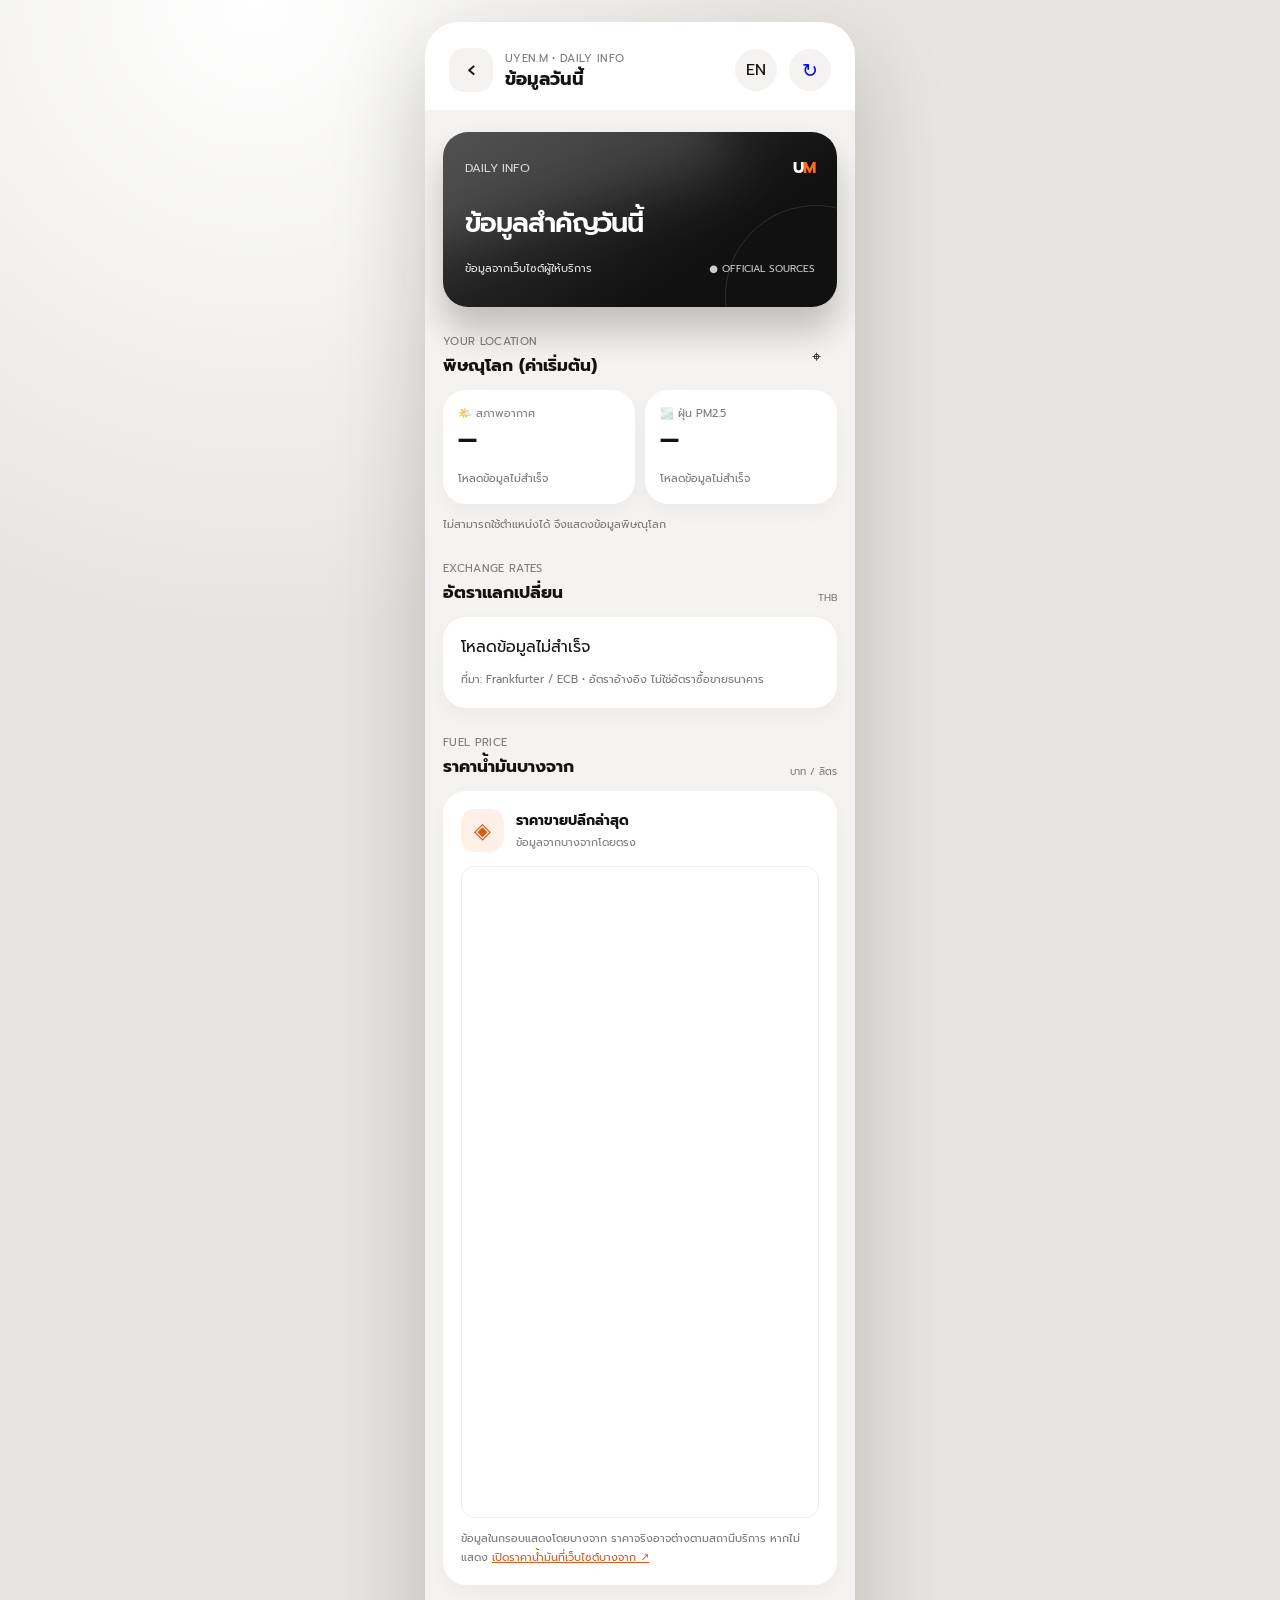
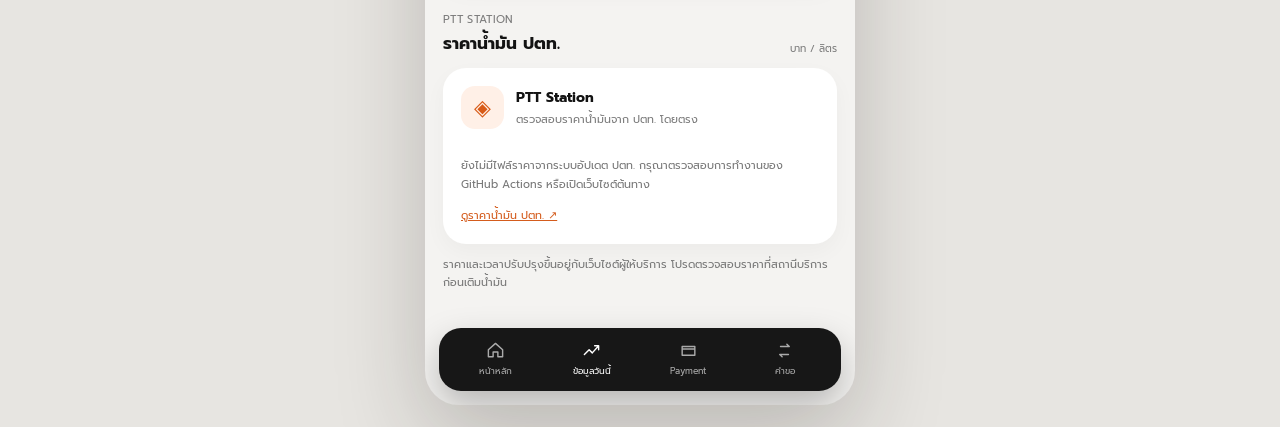
==== commit f086ce48: "Launch bilingual Daily Info with opt-in geolocation weather PM2.5 and FX" ====
--- a/market.html
+++ b/market.html
@@ -2,7 +2,7 @@
 <html lang="th">
 <head>
 <meta charset="utf-8"><meta name="viewport" content="width=device-width,initial-scale=1,viewport-fit=cover">
-<meta name="theme-color" content="#111111"><title>ราคาน้ำมัน | Uyen.M</title>
+<meta name="theme-color" content="#111111"><title>Daily Info | Uyen.M</title>
 <link rel="preconnect" href="https://fonts.googleapis.com"><link rel="preconnect" href="https://fonts.gstatic.com" crossorigin>
 <link href="https://fonts.googleapis.com/css2?family=Prompt:wght@400;500;600;700&display=swap" rel="stylesheet">
 <link rel="stylesheet" href="assets/styles.css?v=16">
@@ -22,13 +22,17 @@
 <body><main class="app-shell"><section class="wallet-app market-app" aria-label="Uyen.M Market">
 <header class="topbar market-top">
 <a class="back-link" href="./" aria-label="กลับหน้าหลัก">‹</a>
-<div class="heading"><p class="eyebrow">UYEN.M • MARKET</p><h1 data-t="title">ราคาน้ำมัน</h1></div><button class="icon-button" type="button" id="langToggle" aria-label="Switch language">EN</button>
+<div class="heading"><p class="eyebrow">UYEN.M • DAILY INFO</p><h1 data-t="title">ข้อมูลวันนี้</h1></div><button class="icon-button" type="button" id="langToggle" aria-label="Switch language">EN</button>
 <a class="icon-button market-refresh" href="market.html" aria-label="โหลดหน้าใหม่" style="text-decoration:none">↻</a>
 </header>
 <div class="content">
 <article class="balance-card market-hero"><div class="card-glow" aria-hidden="true"></div>
-<div class="card-head"><span class="card-label">MARKET WATCH</span><span class="brand-mark">U<span>M</span></span></div>
-<p class="balance" data-t="hero">เช็กราคาน้ำมัน</p><div class="card-foot"><span class="market-status" id="marketStatus" role="status">ข้อมูลจากเว็บไซต์ผู้ให้บริการ</span><span class="secure-badge">● OFFICIAL SOURCES</span></div></article>
+<div class="card-head"><span class="card-label">DAILY INFO</span><span class="brand-mark">U<span>M</span></span></div>
+<p class="balance" data-t="hero">ข้อมูลสำคัญวันนี้</p><div class="card-foot"><span class="market-status" id="marketStatus" role="status">ข้อมูลจากเว็บไซต์ผู้ให้บริการ</span><span class="secure-badge">● OFFICIAL SOURCES</span></div></article>
+<section class="market-section" aria-label="Weather and air quality"><div class="section-heading"><div><p class="eyebrow">YOUR LOCATION</p><h2 id="dailyLocation">กำลังตรวจสอบตำแหน่ง...</h2></div><button type="button" id="retryLocation" class="icon-button" aria-label="อัปเดตตำแหน่ง">⌖</button></div>
+<div class="market-values" style="margin-top:0"><article class="market-card" style="margin:0;padding:15px"><p class="market-muted" data-daily="weather">🌤️ สภาพอากาศ</p><strong id="weatherValue" style="font-size:24px">—</strong><p class="market-note" id="weatherDetail">รอข้อมูล</p></article>
+<article class="market-card" style="margin:0;padding:15px"><p class="market-muted" data-daily="air">🌫️ ฝุ่น PM2.5</p><strong id="pmValue" style="font-size:24px">—</strong><p class="market-note" id="pmDetail">รอข้อมูล</p></article></div><p class="market-note" id="locationNote">ใช้ตำแหน่งเมื่อได้รับอนุญาตเท่านั้น หากไม่ได้อนุญาตจะใช้พิษณุโลกเป็นค่าเริ่มต้น</p></section>
+<section class="market-section"><div class="section-heading"><div><p class="eyebrow">EXCHANGE RATES</p><h2 data-daily="fx">อัตราแลกเปลี่ยน</h2></div><span class="last-sync">THB</span></div><article class="market-card"><div id="fxRates" class="market-values" style="margin-top:0"><p class="market-note">กำลังโหลด...</p></div><p class="market-note" id="fxNote">ที่มา: Frankfurter / ECB • อัตราอ้างอิง ไม่ใช่อัตราซื้อขายธนาคาร</p></article></section>
 <section class="market-section"><div class="section-heading"><div><p class="eyebrow">FUEL PRICE</p><h2 data-t="bangchak">ราคาน้ำมันบางจาก</h2></div><span class="last-sync">บาท / ลิตร</span></div>
 <article class="market-card"><div class="market-card-head"><span class="market-icon">◈</span><div><h3>ราคาขายปลีกล่าสุด</h3><p class="market-muted">ข้อมูลจากบางจากโดยตรง</p></div></div>
 <div class="oil-embed"><iframe class="oil-frame" scrolling="no" tabindex="-1" title="ราคาน้ำมันล่าสุดจากบางจาก" src="https://oil-price.bangchak.co.th/BcpOilPrice1/th" loading="eager" referrerpolicy="strict-origin-when-cross-origin"></iframe></div>
@@ -37,15 +41,15 @@
 </div>
 <nav class="bottom-nav" aria-label="เมนูหลัก">
   <a class="nav-item " href="./"><svg viewBox="0 0 24 24" aria-hidden="true"><path d="m3 11 9-8 9 8v9h-6v-6H9v6H3z"/></svg><span data-t="home">หน้าหลัก</span></a>
-  <a class="nav-item active" href="market.html"><svg viewBox="0 0 24 24" aria-hidden="true"><path d="M3 17l6-6 4 4 8-9M16 6h5v5"/></svg><span data-t="market">ราคาตลาด</span></a>
+  <a class="nav-item active" href="market.html"><svg viewBox="0 0 24 24" aria-hidden="true"><path d="M3 17l6-6 4 4 8-9M16 6h5v5"/></svg><span data-t="market">ข้อมูลวันนี้</span></a>
   <a class="nav-item" href="./?action=pay" data-action="pay"><svg viewBox="0 0 24 24" aria-hidden="true"><path d="M4 7h16v11H4zM4 10h16"/></svg><span data-t="pay">Payment</span></a>
   <a class="nav-item" href="./?action=request" data-action="request"><svg viewBox="0 0 24 24" aria-hidden="true"><path d="M7 7h11l-3-3m2 13H6l3 3"/></svg><span data-t="requests">คำขอ</span></a>
 </nav></section></main>
 <script>
 (function(){
 const dict={
-th:{title:"ราคาน้ำมัน",hero:"เช็กราคาน้ำมัน",gold:"ราคาทองคำ",goldTitle:"ตรวจสอบราคาทองคำล่าสุด",goldLink:"ดูราคาทองคำจากสมาคมค้าทองคำ ↗",bangchak:"ราคาน้ำมันบางจาก",ptt:"ราคาน้ำมัน ปตท.",home:"หน้าหลัก",market:"ราคาตลาด",pay:"Payment",requests:"คำขอ",pttWaiting:"กำลังตรวจสอบข้อมูลจาก ปตท. (อัปเดตโดยระบบทุกชั่วโมง)",unavailable:"ยังไม่มีไฟล์ราคาจากระบบอัปเดต ปตท. กรุณาตรวจสอบการทำงานของ GitHub Actions หรือเปิดเว็บไซต์ต้นทาง",updated:"ข้อมูลอัปเดต: "},
-en:{title:"Fuel Prices",hero:"Check fuel prices",gold:"Gold Prices",goldTitle:"Latest Thai gold prices",goldLink:"View Gold Traders Association prices ↗",bangchak:"Bangchak Fuel Prices",ptt:"PTT Fuel Prices",home:"Home",market:"Market",pay:"Payment",requests:"Requests",pttWaiting:"Checking available PTT price data",unavailable:"The PTT data update has not published prices yet. Check GitHub Actions or visit the official website.",updated:"Data updated: "}
+th:{title:"ข้อมูลวันนี้",hero:"ข้อมูลสำคัญวันนี้",gold:"ราคาทองคำ",goldTitle:"ตรวจสอบราคาทองคำล่าสุด",goldLink:"ดูราคาทองคำจากสมาคมค้าทองคำ ↗",bangchak:"ราคาน้ำมันบางจาก",ptt:"ราคาน้ำมัน ปตท.",home:"หน้าหลัก",market:"ข้อมูลวันนี้",pay:"Payment",requests:"คำขอ",pttWaiting:"กำลังตรวจสอบข้อมูลจาก ปตท. (อัปเดตโดยระบบทุกชั่วโมง)",unavailable:"ยังไม่มีไฟล์ราคาจากระบบอัปเดต ปตท. กรุณาตรวจสอบการทำงานของ GitHub Actions หรือเปิดเว็บไซต์ต้นทาง",updated:"ข้อมูลอัปเดต: "},
+en:{title:"Daily Info",hero:"Your daily essentials",gold:"Gold Prices",goldTitle:"Latest Thai gold prices",goldLink:"View Gold Traders Association prices ↗",bangchak:"Bangchak Fuel Prices",ptt:"PTT Fuel Prices",home:"Home",market:"Daily Info",pay:"Payment",requests:"Requests",pttWaiting:"Checking available PTT price data",unavailable:"The PTT data update has not published prices yet. Check GitHub Actions or visit the official website.",updated:"Data updated: "}
 };
 let lang=localStorage.getItem("uyen-language")==="en"?"en":"th";
 function translate(){document.documentElement.lang=lang;document.querySelectorAll("[data-t]").forEach(el=>{el.textContent=dict[lang][el.dataset.t]||el.textContent});document.getElementById("langToggle").textContent=lang==="th"?"EN":"TH";if(window.pttLast)render(window.pttLast);else document.getElementById("pttStatus").textContent=dict[lang].pttWaiting}
@@ -53,4 +57,20 @@
 document.getElementById("langToggle").addEventListener("click",()=>{lang=lang==="th"?"en":"th";localStorage.setItem("uyen-language",lang);translate()});translate();
 fetch("./data/ptt-prices.json",{cache:"no-store"}).then(r=>{if(!r.ok)throw Error("not published");return r.json()}).then(d=>{if(!Array.isArray(d.prices)||!d.prices.length)throw Error("empty");window.pttLast=d;render(d)}).catch(()=>{document.getElementById("pttStatus").textContent=dict[lang].unavailable});
 })();
+</script><script>
+(function(){
+const $=id=>document.getElementById(id);let lang=localStorage.getItem("uyen-language")==="en"?"en":"th";
+const messages={th:{weather:"🌤️ สภาพอากาศ",air:"🌫️ ฝุ่น PM2.5",fx:"อัตราแลกเปลี่ยน",loading:"กำลังโหลด...",rain:"โอกาสฝน",pmUnit:"µg/m³",locDefault:"พิษณุโลก (ค่าเริ่มต้น)",locCurrent:"ตำแหน่งปัจจุบัน",locNote:"ใช้ตำแหน่งเมื่อได้รับอนุญาตเท่านั้น",locFallback:"ไม่สามารถใช้ตำแหน่งได้ จึงแสดงข้อมูลพิษณุโลก",fail:"โหลดข้อมูลไม่สำเร็จ",fxNote:"ที่มา: Frankfurter / ECB • อัตราอ้างอิง ไม่ใช่อัตราซื้อขายธนาคาร"},en:{weather:"🌤️ Weather",air:"🌫️ PM2.5",fx:"Exchange rates",loading:"Loading...",rain:"Rain chance",pmUnit:"µg/m³",locDefault:"Phitsanulok (default)",locCurrent:"Current location",locNote:"Location is used only with your permission",locFallback:"Location unavailable; showing Phitsanulok",fail:"Unable to load data",fxNote:"Source: Frankfurter / ECB • Reference rates, not bank transaction rates"}};
+const dict=()=>messages[lang];function label(){lang=localStorage.getItem("uyen-language")==="en"?"en":"th";document.querySelectorAll("[data-daily]").forEach(el=>el.textContent=dict()[el.dataset.daily]);$("fxNote").textContent=dict().fxNote;}
+async function json(url){const controller=new AbortController();const timer=setTimeout(()=>controller.abort(),12000);try{const response=await fetch(url,{signal:controller.signal,cache:"no-store"});if(!response.ok)throw Error("HTTP "+response.status);return await response.json()}finally{clearTimeout(timer)}}
+const fixed={latitude:16.8211,longitude:100.2659};let last=fixed;let locationType="default";
+async function weather(){const {latitude,longitude}=last;const q="latitude="+latitude+"&longitude="+longitude+"&timezone=Asia%2FBangkok";
+const results=await Promise.allSettled([json("https://api.open-meteo.com/v1/forecast?"+q+"&current=temperature_2m,relative_humidity_2m&hourly=precipitation_probability&forecast_days=1"),json("https://air-quality-api.open-meteo.com/v1/air-quality?"+q+"&current=pm2_5")]);
+const w=results[0];if(w.status==="fulfilled"&&w.value.current){const v=w.value;$("weatherValue").textContent=Number(v.current.temperature_2m).toFixed(1)+"°C";let rain="";if(v.hourly&&v.hourly.time){const hour=v.current.time.slice(0,13);const ix=v.hourly.time.findIndex(t=>t.slice(0,13)===hour);if(ix>=0)rain=" • "+dict().rain+" "+v.hourly.precipitation_probability[ix]+"%";}$("weatherDetail").textContent=(v.current.relative_humidity_2m??"—")+"% humidity"+rain}else{$("weatherValue").textContent="—";$("weatherDetail").textContent=dict().fail}
+const air=results[1];if(air.status==="fulfilled"&&air.value.current&&Number.isFinite(Number(air.value.current.pm2_5))){$("pmValue").textContent=Number(air.value.current.pm2_5).toFixed(1);$("pmDetail").textContent=dict().pmUnit+" • Open-Meteo (model)"}else{$("pmValue").textContent="—";$("pmDetail").textContent=dict().fail}}
+async function fx(){try{const data=await json("https://api.frankfurter.dev/v1/latest?base=THB&symbols=USD,EUR,JPY");if(!data.rates)throw Error("no rates");const root=$("fxRates");root.replaceChildren();for(const [code,unit] of [["USD",1],["EUR",1],["JPY",100]]){const rate=data.rates[code];if(!Number.isFinite(Number(rate))||rate<=0)continue;const box=document.createElement("div");box.className="market-value";const title=document.createElement("span");title.textContent=unit+" "+code+" → THB";const value=document.createElement("strong");value.style.fontSize="19px";value.textContent=(unit/rate).toLocaleString(lang==="en"?"en-US":"th-TH",{maximumFractionDigits:3,minimumFractionDigits:2});box.append(title,value);root.append(box)}if(!root.children.length)throw Error("empty");$("fxNote").textContent=dict().fxNote+" • "+data.date}catch(e){$("fxRates").textContent=dict().fail}}
+function locationUpdate(){label();$("dailyLocation").textContent=locationType==="current"?dict().locCurrent:dict().locDefault;weather()}
+function locate(){if(!navigator.geolocation){locationType="default";$("locationNote").textContent=dict().locFallback;locationUpdate();return}navigator.geolocation.getCurrentPosition(p=>{last={latitude:p.coords.latitude,longitude:p.coords.longitude};locationType="current";$("locationNote").textContent=dict().locNote;locationUpdate()},()=>{last=fixed;locationType="default";$("locationNote").textContent=dict().locFallback;locationUpdate()},{enableHighAccuracy:false,timeout:9000,maximumAge:600000})}
+$("retryLocation").addEventListener("click",locate);window.addEventListener("storage",()=>{label();locationUpdate();fx()});label();fx();locate();setInterval(()=>{if(!document.hidden){weather();fx()}},600000);
+})();
 </script></body></html>
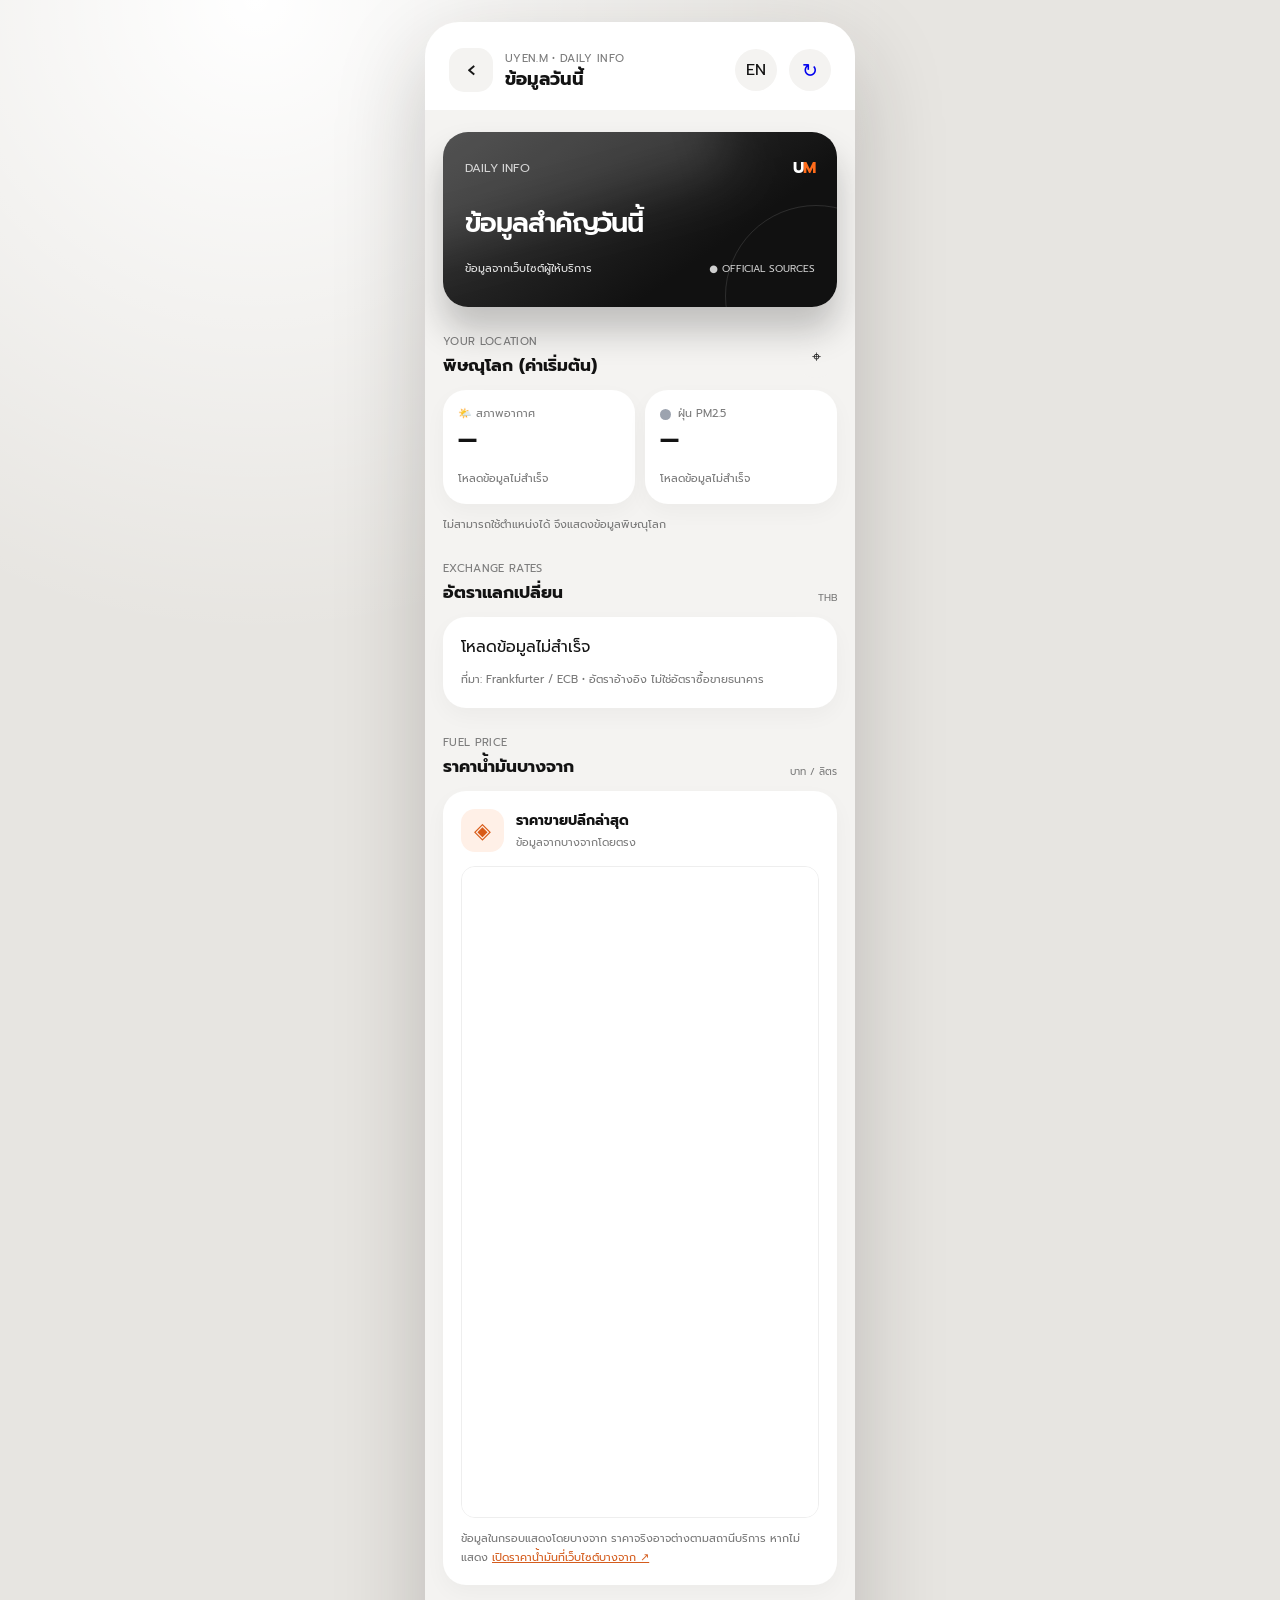
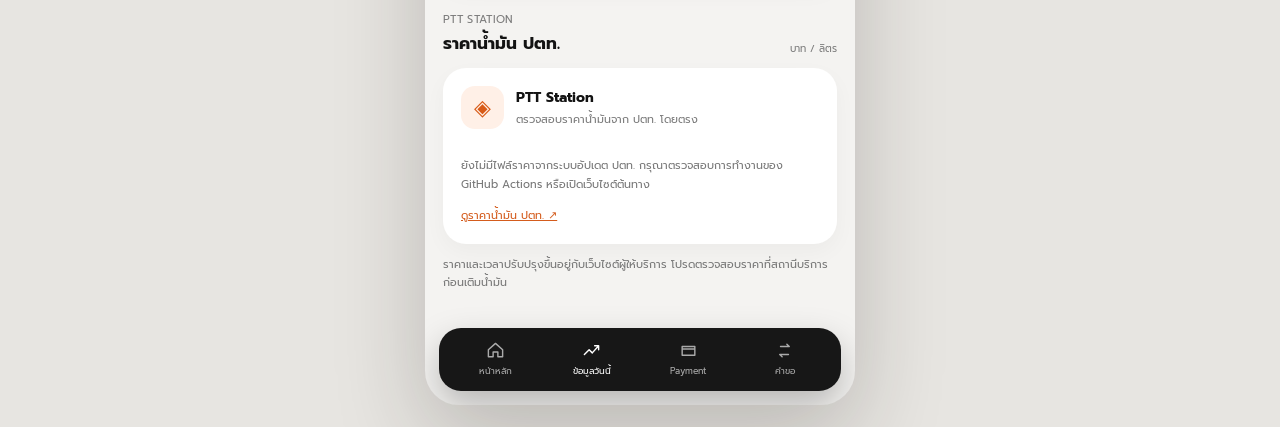
==== commit 14f7fe03: "Show PM2.5 green orange red status dot and air quality label" ====
--- a/market.html
+++ b/market.html
@@ -31,7 +31,7 @@
 <p class="balance" data-t="hero">ข้อมูลสำคัญวันนี้</p><div class="card-foot"><span class="market-status" id="marketStatus" role="status">ข้อมูลจากเว็บไซต์ผู้ให้บริการ</span><span class="secure-badge">● OFFICIAL SOURCES</span></div></article>
 <section class="market-section" aria-label="Weather and air quality"><div class="section-heading"><div><p class="eyebrow">YOUR LOCATION</p><h2 id="dailyLocation">กำลังตรวจสอบตำแหน่ง...</h2></div><button type="button" id="retryLocation" class="icon-button" aria-label="อัปเดตตำแหน่ง">⌖</button></div>
 <div class="market-values" style="margin-top:0"><article class="market-card" style="margin:0;padding:15px"><p class="market-muted" data-daily="weather">🌤️ สภาพอากาศ</p><strong id="weatherValue" style="font-size:24px">—</strong><p class="market-note" id="weatherDetail">รอข้อมูล</p></article>
-<article class="market-card" style="margin:0;padding:15px"><p class="market-muted" data-daily="air">🌫️ ฝุ่น PM2.5</p><strong id="pmValue" style="font-size:24px">—</strong><p class="market-note" id="pmDetail">รอข้อมูล</p></article></div><p class="market-note" id="locationNote">ใช้ตำแหน่งเมื่อได้รับอนุญาตเท่านั้น หากไม่ได้อนุญาตจะใช้พิษณุโลกเป็นค่าเริ่มต้น</p></section>
+<article class="market-card" style="margin:0;padding:15px"><p class="market-muted"><span id="pmDot" aria-hidden="true" style="display:inline-block;width:11px;height:11px;border-radius:50%;background:#9ca3af;margin-right:7px;vertical-align:middle"></span><span data-daily="air">ฝุ่น PM2.5</span></p><strong id="pmValue" style="font-size:24px">—</strong><p class="market-note" id="pmDetail">รอข้อมูล</p></article></div><p class="market-note" id="locationNote">ใช้ตำแหน่งเมื่อได้รับอนุญาตเท่านั้น หากไม่ได้อนุญาตจะใช้พิษณุโลกเป็นค่าเริ่มต้น</p></section>
 <section class="market-section"><div class="section-heading"><div><p class="eyebrow">EXCHANGE RATES</p><h2 data-daily="fx">อัตราแลกเปลี่ยน</h2></div><span class="last-sync">THB</span></div><article class="market-card"><div id="fxRates" class="market-values" style="margin-top:0"><p class="market-note">กำลังโหลด...</p></div><p class="market-note" id="fxNote">ที่มา: Frankfurter / ECB • อัตราอ้างอิง ไม่ใช่อัตราซื้อขายธนาคาร</p></article></section>
 <section class="market-section"><div class="section-heading"><div><p class="eyebrow">FUEL PRICE</p><h2 data-t="bangchak">ราคาน้ำมันบางจาก</h2></div><span class="last-sync">บาท / ลิตร</span></div>
 <article class="market-card"><div class="market-card-head"><span class="market-icon">◈</span><div><h3>ราคาขายปลีกล่าสุด</h3><p class="market-muted">ข้อมูลจากบางจากโดยตรง</p></div></div>
@@ -60,14 +60,14 @@
 </script><script>
 (function(){
 const $=id=>document.getElementById(id);let lang=localStorage.getItem("uyen-language")==="en"?"en":"th";
-const messages={th:{weather:"🌤️ สภาพอากาศ",air:"🌫️ ฝุ่น PM2.5",fx:"อัตราแลกเปลี่ยน",loading:"กำลังโหลด...",rain:"โอกาสฝน",pmUnit:"µg/m³",locDefault:"พิษณุโลก (ค่าเริ่มต้น)",locCurrent:"ตำแหน่งปัจจุบัน",locNote:"ใช้ตำแหน่งเมื่อได้รับอนุญาตเท่านั้น",locFallback:"ไม่สามารถใช้ตำแหน่งได้ จึงแสดงข้อมูลพิษณุโลก",fail:"โหลดข้อมูลไม่สำเร็จ",fxNote:"ที่มา: Frankfurter / ECB • อัตราอ้างอิง ไม่ใช่อัตราซื้อขายธนาคาร"},en:{weather:"🌤️ Weather",air:"🌫️ PM2.5",fx:"Exchange rates",loading:"Loading...",rain:"Rain chance",pmUnit:"µg/m³",locDefault:"Phitsanulok (default)",locCurrent:"Current location",locNote:"Location is used only with your permission",locFallback:"Location unavailable; showing Phitsanulok",fail:"Unable to load data",fxNote:"Source: Frankfurter / ECB • Reference rates, not bank transaction rates"}};
+const messages={th:{weather:"🌤️ สภาพอากาศ",air:"ฝุ่น PM2.5",fx:"อัตราแลกเปลี่ยน",loading:"กำลังโหลด...",rain:"โอกาสฝน",pmUnit:"µg/m³",locDefault:"พิษณุโลก (ค่าเริ่มต้น)",locCurrent:"ตำแหน่งปัจจุบัน",locNote:"ใช้ตำแหน่งเมื่อได้รับอนุญาตเท่านั้น",locFallback:"ไม่สามารถใช้ตำแหน่งได้ จึงแสดงข้อมูลพิษณุโลก",fail:"โหลดข้อมูลไม่สำเร็จ",fxNote:"ที่มา: Frankfurter / ECB • อัตราอ้างอิง ไม่ใช่อัตราซื้อขายธนาคาร"},en:{weather:"🌤️ Weather",air:"PM2.5",fx:"Exchange rates",loading:"Loading...",rain:"Rain chance",pmUnit:"µg/m³",locDefault:"Phitsanulok (default)",locCurrent:"Current location",locNote:"Location is used only with your permission",locFallback:"Location unavailable; showing Phitsanulok",fail:"Unable to load data",fxNote:"Source: Frankfurter / ECB • Reference rates, not bank transaction rates"}};
 const dict=()=>messages[lang];function label(){lang=localStorage.getItem("uyen-language")==="en"?"en":"th";document.querySelectorAll("[data-daily]").forEach(el=>el.textContent=dict()[el.dataset.daily]);$("fxNote").textContent=dict().fxNote;}
 async function json(url){const controller=new AbortController();const timer=setTimeout(()=>controller.abort(),12000);try{const response=await fetch(url,{signal:controller.signal,cache:"no-store"});if(!response.ok)throw Error("HTTP "+response.status);return await response.json()}finally{clearTimeout(timer)}}
 const fixed={latitude:16.8211,longitude:100.2659};let last=fixed;let locationType="default";
 async function weather(){const {latitude,longitude}=last;const q="latitude="+latitude+"&longitude="+longitude+"&timezone=Asia%2FBangkok";
 const results=await Promise.allSettled([json("https://api.open-meteo.com/v1/forecast?"+q+"&current=temperature_2m,relative_humidity_2m&hourly=precipitation_probability&forecast_days=1"),json("https://air-quality-api.open-meteo.com/v1/air-quality?"+q+"&current=pm2_5")]);
 const w=results[0];if(w.status==="fulfilled"&&w.value.current){const v=w.value;$("weatherValue").textContent=Number(v.current.temperature_2m).toFixed(1)+"°C";let rain="";if(v.hourly&&v.hourly.time){const hour=v.current.time.slice(0,13);const ix=v.hourly.time.findIndex(t=>t.slice(0,13)===hour);if(ix>=0)rain=" • "+dict().rain+" "+v.hourly.precipitation_probability[ix]+"%";}$("weatherDetail").textContent=(v.current.relative_humidity_2m??"—")+"% humidity"+rain}else{$("weatherValue").textContent="—";$("weatherDetail").textContent=dict().fail}
-const air=results[1];if(air.status==="fulfilled"&&air.value.current&&Number.isFinite(Number(air.value.current.pm2_5))){$("pmValue").textContent=Number(air.value.current.pm2_5).toFixed(1);$("pmDetail").textContent=dict().pmUnit+" • Open-Meteo (model)"}else{$("pmValue").textContent="—";$("pmDetail").textContent=dict().fail}}
+const air=results[1];if(air.status==="fulfilled"&&air.value.current&&Number.isFinite(Number(air.value.current.pm2_5))){const pm=Number(air.value.current.pm2_5);$("pmValue").textContent=pm.toFixed(1);const level=pm<=15?0:pm<=37.5?1:2;$("pmDot").style.background=["#16a34a","#f97316","#dc2626"][level];$("pmDot").setAttribute("title",(lang==="en"?["Good","Moderate","High"]:["ดี","ปานกลาง","สูง"])[level]);$("pmDetail").textContent=(lang==="en"?["Good","Moderate","High"]:["ดี","ปานกลาง","สูง"])[level]+" • "+dict().pmUnit+" • Open-Meteo (model)"}else{$("pmDot").style.background="#9ca3af";$("pmValue").textContent="—";$("pmDetail").textContent=dict().fail}}
 async function fx(){try{const data=await json("https://api.frankfurter.dev/v1/latest?base=THB&symbols=USD,EUR,JPY");if(!data.rates)throw Error("no rates");const root=$("fxRates");root.replaceChildren();for(const [code,unit] of [["USD",1],["EUR",1],["JPY",100]]){const rate=data.rates[code];if(!Number.isFinite(Number(rate))||rate<=0)continue;const box=document.createElement("div");box.className="market-value";const title=document.createElement("span");title.textContent=unit+" "+code+" → THB";const value=document.createElement("strong");value.style.fontSize="19px";value.textContent=(unit/rate).toLocaleString(lang==="en"?"en-US":"th-TH",{maximumFractionDigits:3,minimumFractionDigits:2});box.append(title,value);root.append(box)}if(!root.children.length)throw Error("empty");$("fxNote").textContent=dict().fxNote+" • "+data.date}catch(e){$("fxRates").textContent=dict().fail}}
 function locationUpdate(){label();$("dailyLocation").textContent=locationType==="current"?dict().locCurrent:dict().locDefault;weather()}
 function locate(){if(!navigator.geolocation){locationType="default";$("locationNote").textContent=dict().locFallback;locationUpdate();return}navigator.geolocation.getCurrentPosition(p=>{last={latitude:p.coords.latitude,longitude:p.coords.longitude};locationType="current";$("locationNote").textContent=dict().locNote;locationUpdate()},()=>{last=fixed;locationType="default";$("locationNote").textContent=dict().locFallback;locationUpdate()},{enableHighAccuracy:false,timeout:9000,maximumAge:600000})}
